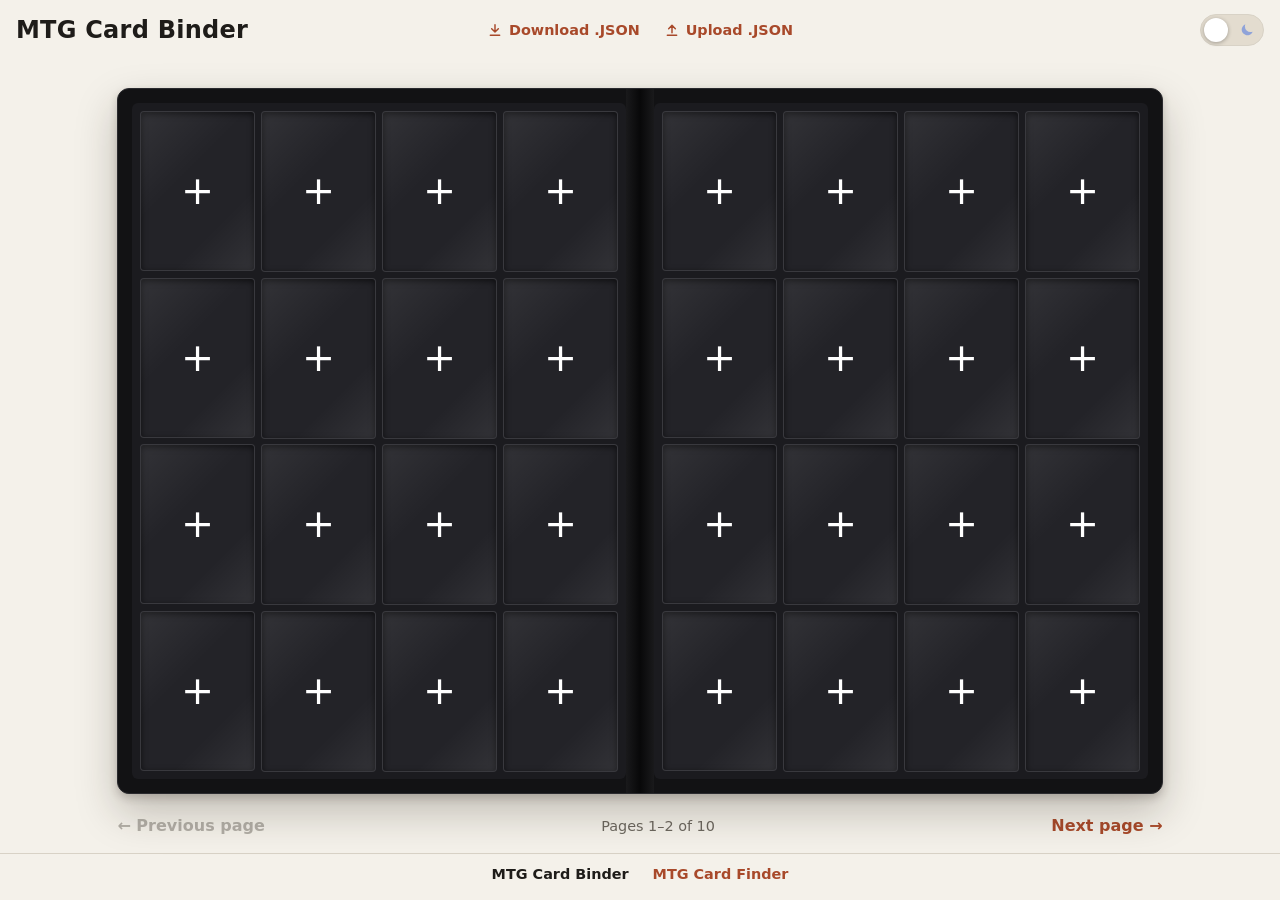
==== index.html @ b86ee9a5 "Drag cards between pockets, turn pages at edges, drop to remove Cards can be dragged from one pocket" ====
<!DOCTYPE html>
<html lang="en">
<head>
  <!-- Basic page setup: text encoding, mobile scaling, and the tab title -->
  <meta charset="UTF-8">
  <meta name="viewport" content="width=device-width, initial-scale=1">
  <title>MTG Card Binder</title>

  <!--
    This tiny script runs BEFORE the page draws, so the saved light/dark choice
    is applied right away. Without it, the page could flash the wrong colors.
    It reads the same saved "theme" as cardsearch.html, so both pages match.
  -->
  <script>
    (function () {
      var theme = null;
      // Try to read the saved theme. Some browsers block storage, so we guard it.
      try { theme = localStorage.getItem('theme'); } catch (e) {}
      // No saved choice? Follow the device's own light/dark setting.
      if (theme !== 'light' && theme !== 'dark') {
        theme = window.matchMedia('(prefers-color-scheme: dark)').matches ? 'dark' : 'light';
      }
      document.documentElement.setAttribute('data-theme', theme);
    })();
  </script>

  <!-- All the page's styles live in style.css -->
  <link rel="stylesheet" href="style.css">
</head>
<body>
  <!-- Top bar: the app title (left) and the light/dark switch (upper right) -->
  <header class="topbar">
    <h1>MTG Card Binder</h1>

    <!--
      Save / load the binder's cards as a .JSON file (a plain text file of
      data). They're buttons, styled to look like links. The file picker
      input is hidden: the Upload button opens it for you.
    -->
    <div class="binder-tools">
      <button id="downloadJson" class="tool-link" type="button">
        <!-- Down-arrow icon -->
        <svg viewBox="0 0 24 24" fill="none" stroke="currentColor" stroke-width="2.2"
             stroke-linecap="round" stroke-linejoin="round" aria-hidden="true">
          <path d="M12 4v11M7 10l5 5 5-5M5 20h14"/>
        </svg>
        Download .JSON
      </button>
      <button id="uploadJson" class="tool-link" type="button">
        <!-- Up-arrow icon -->
        <svg viewBox="0 0 24 24" fill="none" stroke="currentColor" stroke-width="2.2"
             stroke-linecap="round" stroke-linejoin="round" aria-hidden="true">
          <path d="M12 16V5M7 10l5-5 5 5M5 20h14"/>
        </svg>
        Upload .JSON
      </button>
      <input id="jsonFileInput" type="file" accept=".json,application/json" hidden>
    </div>
    <!--
      The theme switch. role="switch" + aria-checked tell screen readers
      it's an on/off control ("on" here means dark mode).
    -->
    <button id="themeSwitch" class="theme-switch" type="button" role="switch"
            aria-checked="false" aria-label="Dark mode">
      <!-- Sun icon (light mode side) -->
      <svg class="icon sun" viewBox="0 0 24 24" fill="none" stroke="currentColor"
           stroke-width="2" stroke-linecap="round" aria-hidden="true">
        <circle cx="12" cy="12" r="4.5" fill="currentColor"/>
        <path d="M12 1.5v2.5M12 20v2.5M1.5 12H4M20 12h2.5M4.6 4.6l1.8 1.8M17.6 17.6l1.8 1.8M4.6 19.4l1.8-1.8M17.6 6.4l1.8-1.8"/>
      </svg>
      <!-- Moon icon (dark mode side) -->
      <svg class="icon moon" viewBox="0 0 24 24" fill="currentColor" aria-hidden="true">
        <path d="M20.5 14.5A8.5 8.5 0 0 1 9.5 3.5a8.5 8.5 0 1 0 11 11z"/>
      </svg>
      <!-- The sliding round knob -->
      <span class="thumb"></span>
    </button>
  </header>

  <main>
    <!--
      The open binder. It starts empty here; javascript.js adds all
      the pages (each with 16 pockets, showing a saved card or a "+")
      and shows one or two pages at a time.
    -->
    <section id="binder" class="binder" aria-label="Card binder">
      <!--
        The "remove card" spot: a red circle with an X in the middle of the
        binder. It's hidden until a card is being dragged; dropping the card
        on it takes the card out of the binder. (aria-hidden: it only works
        with dragging, so screen readers skip it.)
      -->
      <div id="binderTrash" class="binder-trash" aria-hidden="true">
        <svg viewBox="0 0 24 24" fill="none" stroke="currentColor" stroke-width="3"
             stroke-linecap="round">
          <path d="M7 7l10 10M17 7L7 17"/>
        </svg>
      </div>
    </section>

    <!-- Previous / Next page links, with the current page number between them -->
    <nav class="page-nav" aria-label="Binder pages">
      <button id="prevPage" class="page-link" type="button">&larr; Previous page</button>
      <span id="pageStatus" class="page-status" aria-live="polite"></span>
      <button id="nextPage" class="page-link" type="button">Next page &rarr;</button>
    </nav>
  </main>

  <!--
    Footer: links to every page in the project (the same list is on
    cardsearch.html). aria-current marks the page you're on: screen
    readers say "current page", and style.css shows it as plain bold text.
  -->
  <footer class="site-footer">
    <nav aria-label="All pages">
      <ul class="footer-links">
        <li><a href="index.html" aria-current="page">MTG Card Binder</a></li>
        <li><a href="cardsearch.html">MTG Card Finder</a></li>
      </ul>
    </nav>
  </footer>

  <!-- Shared code for saving and loading the binder's cards -->
  <script src="binder-storage.js"></script>

  <!-- All the page's code lives in javascript.js -->
  <script src="javascript.js"></script>
</body>
</html>
---- style.css ----
/* =========================================================================
   style.css — all the styles (colors, layout, looks) for index.html,
   the Card Binder page.
   ========================================================================= */

/* =====================================================================
   THEME COLORS
   ===================================================================== */

/*
  Color "tokens" for LIGHT mode (the same ones cardsearch.html uses, plus
  a few for the binder). Every color in the page uses these variables,
  so switching themes only means swapping this list.
*/
:root {
  --bg: #f4f1ea;
  --surface: #ffffff;
  --text: #1e1c19;
  --muted: #6c675f;
  --border: #d8d2c6;
  --accent: #a8492a;
  --switch-track: #e3dccf;
  --switch-thumb: #ffffff;

  /* Binder colors: a black cover, slightly lighter black pages, and
     see-through plastic pockets. A real binder is black in any light,
     so these only change a little between themes. */
  --binder-cover: #121214;
  --binder-cover-edge: #2a2a2e;
  --binder-page: #1b1b1f;
  --pocket-fill: #232328;
  --pocket-edge: rgba(255, 255, 255, 0.10);
  --pocket-shine: rgba(255, 255, 255, 0.07);
  /* Shadow under the whole binder so it sits on the page */
  --binder-shadow: 0 4px 8px rgba(40, 30, 20, 0.20), 0 18px 40px rgba(40, 30, 20, 0.25);
}

/*
  Color tokens for DARK mode. These replace the light ones whenever the
  <html> tag has data-theme="dark".
*/
:root[data-theme="dark"] {
  --bg: #14151a;
  --surface: #1e2027;
  --text: #ece9e3;
  --muted: #9b968e;
  --border: #343741;
  --accent: #e38a5c;
  --switch-track: #2f323c;
  --switch-thumb: #14151a;

  /* On a dark background the cover needs a lighter edge to stand out */
  --binder-cover: #0b0b0d;
  --binder-cover-edge: #3a3c45;
  --binder-shadow: 0 4px 8px rgba(0, 0, 0, 0.6), 0 18px 40px rgba(0, 0, 0, 0.7);
}

/* =====================================================================
   PAGE BASICS
   ===================================================================== */

/* Make width/height include padding and borders: easier sizing math */
*, *::before, *::after { box-sizing: border-box; }

/*
  Anything with the "hidden" attribute stays hidden, even if another
  rule (like display: grid) would otherwise show it. javascript.js uses
  this to hide the binder pages you're not looking at.
*/
[hidden] { display: none !important; }

/* Page-wide basics: font, colors, and a smooth fade when the theme changes */
body {
  margin: 0;
  min-height: 100vh;
  font-family: system-ui, -apple-system, "Segoe UI", Roboto, sans-serif;
  background: var(--bg);
  color: var(--text);
  transition: background-color 0.25s, color 0.25s;
  /* On a phone, a turning page swings out past the screen's edge.
     "clip" cuts it off there instead of letting the page scroll sideways. */
  overflow-x: clip;
}

/* A visible outline on buttons reached with the keyboard (Tab key) */
button:focus-visible {
  outline: 2px solid var(--accent);
  outline-offset: 2px;
}

/*
  Holds the binder and the page links. There's no width limit, so the
  binder can grow with the browser window; the 16px side padding keeps
  it off the window's edges. The small bottom padding is a little space
  between the Previous / Next links and the footer.
*/
main {
  margin: 0 auto;
  padding: 8px 16px 12px;
}

/* =====================================================================
   TOP BAR AND LIGHT/DARK SWITCH  (same look as cardsearch.html)
   ===================================================================== */

/*
  The top bar: title on the left, Download / Upload links in the center,
  and the theme switch on the right.
  It's a "grid" with three columns: the two outer ones ("1fr") share the
  leftover space equally, so the middle one ("auto") lands exactly in the
  center of the bar no matter how long the title is.
*/
.topbar {
  display: grid;
  grid-template-columns: 1fr auto 1fr;
  align-items: center;
  gap: 16px;
  padding: 14px 16px;
}

/* The theme switch sits at the right end of its column */
.topbar .theme-switch { justify-self: end; }

/* The Download / Upload links, side by side in the center column */
.binder-tools {
  display: flex;
  gap: 20px;
}

/*
  Each Download / Upload control: a button styled as a link (accent
  color, no box), with a small arrow icon before the words.
*/
.tool-link {
  display: inline-flex;
  align-items: center;
  gap: 6px;
  padding: 4px 2px;
  border: none;
  background: none;
  font: inherit;
  font-size: 0.9rem;
  font-weight: 600;
  color: var(--accent);
  white-space: nowrap;
  cursor: pointer;
}
.tool-link:hover { text-decoration: underline; }
.tool-link svg { width: 16px; height: 16px; flex-shrink: 0; }

/*
  On phones there's no room for all three in one row, so the links move
  to a second row under the title and switch, centered across the bar.
  "grid-template-areas" names the spots: title and switch on row one,
  tools spanning the whole of row two.
*/
@media (max-width: 640px) {
  .topbar {
    grid-template-columns: 1fr auto;
    grid-template-areas:
      "title switch"
      "tools tools";
    row-gap: 8px;
  }
  .topbar h1 { grid-area: title; }
  .topbar .theme-switch { grid-area: switch; }
  .binder-tools { grid-area: tools; justify-content: center; }
}

/* The app title in the top bar */
.topbar h1 {
  margin: 0;
  font-size: 1.25rem;
  font-weight: 700;
  letter-spacing: 0.01em;
}

/*
  The switch itself: a pill-shaped button ("track").
  margin-left: auto pushes it to the far right of the top bar.
*/
.theme-switch {
  position: relative;
  margin-left: auto;
  flex-shrink: 0;
  width: 64px;
  height: 32px;
  padding: 0;
  border: 1px solid var(--border);
  border-radius: 999px;
  background: var(--switch-track);
  cursor: pointer;
}

/* The sun and moon icons that sit inside the track, one at each end */
.theme-switch .icon {
  position: absolute;
  top: 50%;
  width: 16px;
  height: 16px;
  transform: translateY(-50%);
  pointer-events: none;
}
.theme-switch .sun  { left: 8px;  color: #d9921c; }
.theme-switch .moon { right: 8px; color: #8fa3d9; }

/* The round "thumb" that slides left (light) or right (dark) */
.theme-switch .thumb {
  position: absolute;
  top: 3px;
  left: 3px;
  width: 24px;
  height: 24px;
  border-radius: 50%;
  background: var(--switch-thumb);
  box-shadow: 0 1px 4px rgba(0, 0, 0, 0.3);
  transition: transform 0.25s ease;
}

/* In dark mode, slide the thumb over to the right (moon) side */
:root[data-theme="dark"] .theme-switch .thumb { transform: translateX(32px); }

/* =====================================================================
   THE BINDER
   ===================================================================== */

/*
  SIZING THE BINDER TO THE WINDOW
  The binder grows and shrinks with the browser window, filling the
  height left over once everything above and below it has its space.
  That way the whole page fits in the window with no scrolling.

  These "custom properties" (variables, written --name) do the math:

  --top-gap: the space above the binder. It's the top bar (60px tall:
    32px switch + 14px padding above and below) + main's 8px top padding
    + the binder's 20px top margin = 88px. If you change any of those,
    update this number too.

  --bottom-space: everything below the binder:
      16px gap + 33px Previous / Next row + main's 12px bottom padding
      + 43px footer (1px line + 10px padding + 20px text + 12px padding)
      + 2px spare, because screens set to zoom levels like 125% round
        sizes to fractions of a pixel, which could add a 1px scroll
      = 106px.
    If you change any of those (or add something under the binder),
    update this number too, or the page will start to scroll.

  --binder-height: the window's height minus the space above and below.
    "svh" means "small viewport height": on phones it ignores the
    browser's address bar, which slides in and out. It never goes below
    380px, so a very short window still shows a usable binder (the page
    scrolls a little in that case).

  --binder-chrome: the parts of the binder's height that AREN'T pockets:
    cover padding 14px x 2 + cover border 1px x 2 + page padding 8px x 2
    + 3 seams of 6px between the 4 rows = 64px.

  --pocket-height: what's left for the 4 rows of pockets, split 4 ways.
  --pocket-width: pockets are card-shaped (63 wide for every 88 tall).

  --binder-width: whatever makes those pockets fit:
    8 pockets across (4 per page) + 6 seams of 6px + 4 page paddings of
    8px + the 28px spine + 2 cover paddings of 14px + 2px of border
    = 8 pockets + 126px.
    "min(100%, ...)" stops it getting wider than the window. On a tall,
    narrow window the width runs out first, and the binder is simply as
    wide as it can be (with a bigger gap below).

  These are set on <main> (not just the binder) so the Previous / Next
  row under the binder can use --binder-width too, and line up with it.
*/
main {
  --top-gap: 88px;
  --bottom-space: 106px;
  --binder-height: max(380px, calc(100svh - var(--top-gap) - var(--bottom-space)));
  --binder-chrome: 64px;
  --pocket-height: calc((var(--binder-height) - var(--binder-chrome)) / 4);
  --pocket-width: calc(var(--pocket-height) * 63 / 88);
  --binder-width: min(100%, calc(8 * var(--pocket-width) + 126px));
}

/* The binder is exactly --binder-width wide */
.binder {
  width: var(--binder-width);
}

/*
  The open binder: the black cover with the two pages lying on it.
  It's a "grid" with two equal columns (left page, right page).
*/
.binder {
  display: grid;
  grid-template-columns: 1fr 1fr;
  gap: 28px;                     /* the space for the spine in the middle */
  position: relative;
  margin: 20px auto 0;
  padding: 14px;
  border: 1px solid var(--binder-cover-edge);
  border-radius: 12px;
  background: var(--binder-cover);
  box-shadow: var(--binder-shadow);
  /* Let the phone handle up/down scrolling as usual, but pass sideways
     finger swipes to our script so it can turn the page */
  touch-action: pan-y;
  /* "perspective" gives 3D depth to things turning inside the binder:
     a page swinging toward you looks bigger, like a real page lifting.
     Smaller numbers = more dramatic 3D. */
  perspective: 2200px;
}

/*
  The spine: a dark groove down the middle where the binder folds.
  "::before" draws an extra shape without needing more HTML.
  The gradient goes dark → darker → dark to look like a fold in the cover.
*/
.binder::before {
  content: "";
  position: absolute;
  top: 0;
  bottom: 0;
  left: 50%;
  width: 28px;
  transform: translateX(-50%);
  background: linear-gradient(to right,
    rgba(255, 255, 255, 0.03),
    rgba(0, 0, 0, 0.55) 50%,
    rgba(255, 255, 255, 0.03));
}

/*
  One page of pockets: 4 columns by 4 rows (16 pockets), like the
  pages in the photo. The small gaps are the plastic seams between pockets.
*/
.binder-page {
  display: grid;
  grid-template-columns: repeat(4, 1fr);
  gap: 6px;
  padding: 8px;
  border-radius: 6px;
  background: var(--binder-page);
}

/*
  One empty pocket. It keeps the real Magic card shape (63 x 88 mm)
  so a card picture will fit perfectly once we add them.
  - The inset shadow makes it look sunk in, like an empty sleeve.
  - The thin light border is the edge of the plastic.
*/
.pocket {
  position: relative;
  aspect-ratio: 63 / 88;
  border: 1px solid var(--pocket-edge);
  border-radius: 4px;
  background: var(--pocket-fill);
  box-shadow: inset 0 2px 6px rgba(0, 0, 0, 0.6);
  overflow: hidden;
  /* Lets things inside size themselves by the pocket's width
     (the "cqw" unit below), so the "+" grows with the binder */
  container-type: inline-size;
}

/*
  A soft diagonal shine across each pocket, so it looks like clear
  plastic catching the light. It sits on top of the card picture too,
  like a real sleeve. pointer-events: none lets clicks pass through it
  to the link inside the pocket.
*/
.pocket::after {
  content: "";
  position: absolute;
  inset: 0;
  background: linear-gradient(135deg,
    var(--pocket-shine) 0%,
    transparent 40%,
    transparent 70%,
    var(--pocket-shine) 100%);
  pointer-events: none;
}

/*
  The white "+" in the middle of an empty pocket. It's a link to
  cardsearch.html. It fills the whole pocket, so clicking anywhere in
  the pocket works, and centers the "+" inside it.
*/
.pocket-add {
  position: absolute;
  inset: 0;
  display: grid;
  place-items: center;
  /* The "+" is 35% of the pocket's width ("cqw" = 1% of the pocket's
     width), but never smaller than 1.25rem or bigger than 4rem */
  font-size: clamp(1.25rem, 35cqw, 4rem);
  font-weight: 300;              /* thin "+" normally... */
  line-height: 1;
  color: #ffffff;
  text-decoration: none;
}

/* ...and a bold "+" when the mouse is over it (or it's reached by Tab) */
.pocket-add:hover,
.pocket-add:focus-visible {
  font-weight: 800;
}

/* A pocket that holds a card: the whole card picture is a link */
.pocket-card {
  position: absolute;
  inset: 0;
  /* On iPhones, a long press normally pops up a link preview. A long
     press now picks the card up instead, so turn that preview off. */
  -webkit-touch-callout: none;
}

/* The card picture fills its pocket */
.pocket-card img {
  display: block;
  width: 100%;
  height: 100%;
  object-fit: cover;
  -webkit-user-drag: none;   /* no browser "drag the picture" (Safari) */
}

/* =====================================================================
   DRAGGING CARDS BETWEEN POCKETS (see DRAGGING CARDS in javascript.js)
   ===================================================================== */

/* Dragging shouldn't highlight (select) text or pictures in the binder */
.binder {
  user-select: none;
  -webkit-user-select: none;
}

/* The pocket a card is being dragged OUT of: the card left behind fades */
.pocket.drag-source .pocket-card { opacity: 0.25; }

/*
  The pocket the card would drop INTO: an accent-colored dashed outline
  inside its edge, plus a soft glow. (A negative outline-offset draws the
  outline inside the pocket instead of around it.)
*/
.pocket.drop-target {
  outline: 2px dashed var(--accent);
  outline-offset: -3px;
  box-shadow: inset 0 0 18px color-mix(in srgb, var(--accent) 45%, transparent);
}

/*
  The floating copy of the card that follows the mouse or finger.
  "position: fixed" places it relative to the window; the script moves it
  with "transform". It ignores the pointer (pointer-events: none), so the
  script can see which pocket is underneath it.
*/
.drag-ghost {
  position: fixed;
  left: 0;
  top: 0;
  z-index: 1000;
  border-radius: 4px;
  overflow: hidden;
  pointer-events: none;
  box-shadow: 0 14px 30px rgba(0, 0, 0, 0.5);
  will-change: transform;    /* hint to the browser: this moves a lot */
}
.drag-ghost img {
  display: block;
  width: 100%;
  height: 100%;
  object-fit: cover;
}

/*
  The red "remove card" circle in the middle of the binder.
  It's centered with "top/left: 50%" plus a "translate(-50%, -50%)" pull
  back by half its own size. It sits above the pages (z-index 5) and is
  hidden (display: none) until a card is being dragged.
*/
.binder-trash {
  position: absolute;
  top: 50%;
  left: 50%;
  z-index: 5;
  display: none;
  place-items: center;
  width: 64px;
  height: 64px;
  border-radius: 50%;
  color: #ffffff;
  background: #c0392b;
  border: 3px solid #ffffff;
  box-shadow: 0 6px 18px rgba(0, 0, 0, 0.5);
  transform: translate(-50%, -50%);
  transition: transform 0.15s ease, background-color 0.15s ease;
}
.binder-trash svg { width: 30px; height: 30px; }

/* Show it (as a centered grid) only while a card is being dragged */
body.dragging .binder-trash { display: grid; }

/* A card is over it: grow it and turn it a brighter red, so it's clear
   that letting go here will remove the card */
.binder-trash.active {
  background: #e74c3c;
  transform: translate(-50%, -50%) scale(1.25);
}

/* The floating card fades while it's over the circle. The circle is drawn
   underneath the floating card, so this lets the red X show through, and
   the fading hints that the card is about to go away. */
.drag-ghost { transition: opacity 0.15s ease; }
.drag-ghost.over-trash { opacity: 0.3; }

/* While dragging, show the "grabbing hand" cursor everywhere */
body.dragging,
body.dragging * {
  cursor: grabbing !important;
}

/*
  The glow on the binder's left or right edge while a card is held there,
  showing that the page is about to turn. "::after" draws it without extra
  HTML. It pulses (the "edge-pulse" animation below) while it waits.
*/
.binder.edge-left::after,
.binder.edge-right::after {
  content: "";
  position: absolute;
  top: 0;
  bottom: 0;
  width: 70px;
  z-index: 4;
  pointer-events: none;
  animation: edge-pulse 0.8s ease-in-out infinite alternate;
}
.binder.edge-left::after {
  left: 0;
  border-radius: 12px 0 0 12px;
  background: linear-gradient(to right,
    color-mix(in srgb, var(--accent) 55%, transparent), transparent);
}
.binder.edge-right::after {
  right: 0;
  border-radius: 0 12px 12px 0;
  background: linear-gradient(to left,
    color-mix(in srgb, var(--accent) 55%, transparent), transparent);
}

/* The pulse: the glow fades between half and full strength */
@keyframes edge-pulse {
  from { opacity: 0.5; }
  to   { opacity: 1; }
}

/* People who turn on "reduce motion" get a steady glow, no pulsing */
@media (prefers-reduced-motion: reduce) {
  .binder.edge-left::after,
  .binder.edge-right::after { animation: none; }
}

/* Keyboard focus outline for both kinds of pocket link */
.pocket-add:focus-visible,
.pocket-card:focus-visible {
  outline: 2px solid var(--accent);
  outline-offset: -2px;
}

/* =====================================================================
   PAGE TURNING ANIMATION
   ===================================================================== */

/*
  The "flipper" is a temporary page laid on top of the binder while a
  page turns. The script places it exactly over the page that's turning,
  then swings it around the spine like a door on a hinge.
  "preserve-3d" keeps its two sides (front and back) in real 3D, so
  we see the back side once it has turned past halfway.
*/
.flipper {
  position: absolute;
  z-index: 3;
  transform-style: preserve-3d;
  pointer-events: none;          /* it's just for show: can't be clicked */
}

/*
  The two sides of the turning page. javascript.js only shows one side at
  a time (it swaps them when the page is straight up), so cards on one
  side can't show through the other. "backface-visibility: hidden" is a
  backup: it hides a side whenever it faces away from you.
*/
.flip-face {
  position: absolute;
  inset: 0;
  backface-visibility: hidden;
  -webkit-backface-visibility: hidden;   /* same thing, for Safari */
}

/* The back side starts already turned around, facing away */
.flip-back { transform: rotateY(180deg); }

/* The copied page inside each side fills it completely */
.flip-face > .binder-page { height: 100%; }

/* The plain back of a page (used on phones, where only one page shows) */
.flip-face > .blank-page {
  height: 100%;
  border-radius: 6px;
  background: var(--binder-page);
}

/*
  The shadow a turning page casts on the binder underneath it.
  javascript.js places it over a page, gives it a dark-at-the-spine
  gradient, and fades it in or out as the page lifts and lands.
  It sits above the binder's pages (z-index 2) but under the turning
  page (z-index 3), and can't be clicked.
*/
.turn-shadow {
  position: absolute;
  z-index: 2;
  border-radius: 6px;
  pointer-events: none;
}

/*
  A dark layer over each side that the script fades in and out while
  the page turns, so the page looks shadowed as it lifts off the binder.
*/
.flip-shade {
  position: absolute;
  inset: 0;
  border-radius: 6px;
  background: #000000;
  opacity: 0;
}

/* =====================================================================
   PREVIOUS / NEXT PAGE LINKS
   ===================================================================== */

/*
  The row under the binder: "Previous page" left, page number middle,
  "Next page" right. It's exactly as wide as the binder and centered the
  same way ("auto" side margins), so the "←" of Previous lines up with the
  binder's left edge and the "→" of Next lines up with its right edge.
*/
.page-nav {
  display: flex;
  align-items: center;
  justify-content: space-between;
  gap: 12px;
  width: var(--binder-width);
  margin: 16px auto 0;
}

/*
  The Previous / Next controls. They're real buttons (so they work with
  the keyboard and screen readers) but styled to look like text links.
  No padding on the sides, so the arrows sit right at the binder's edges.
*/
.page-link {
  padding: 6px 0;
  border: none;
  background: none;
  font: inherit;
  font-weight: 600;
  color: var(--accent);
  cursor: pointer;
}
.page-link:hover { text-decoration: underline; }

/* At the first or last page there's nowhere to go, so grey the link out */
.page-link:disabled {
  color: var(--muted);
  opacity: 0.5;
  cursor: default;
  text-decoration: none;
}

/* "Pages 1–2 of 10" in the middle of the row */
.page-status {
  font-size: 0.9rem;
  color: var(--muted);
}

/*
  Small screens (phones): two pages side by side would be tiny, so the
  binder shows ONE page at a time (the script hides the other) and the
  spine in the middle is hidden.
  The size math changes to match: 4 pockets across, and the cover
  padding is 10px instead of 14px, so:
    - not-pocket height = 20px padding + 2px border + 16px page padding
      + 18px of seams = 56px
    - width = 4 pockets + 18px seams + 16px page padding + 20px padding
      + 2px border = 4 pockets + 56px
  Keep this 640px number in sync with PHONE_QUERY in javascript.js.
*/
@media (max-width: 640px) {
  main {
    --binder-chrome: 56px;
    --binder-width: min(100%, calc(4 * var(--pocket-width) + 56px));
  }
  .binder {
    grid-template-columns: 1fr;
    padding: 10px;
  }
  .binder::before { display: none; }
}

/* On wider screens, give the title a little more size (same as cardsearch.html) */
@media (min-width: 720px) {
  .topbar h1 { font-size: 1.5rem; }
}

/* =====================================================================
   FOOTER: LINKS TO EVERY PAGE
   (cardsearch.css has the same rules, except this page's footer is
   slimmer so the whole binder page fits in the window without scrolling)
   ===================================================================== */

/*
  The strip at the very bottom of the page, with a thin line above it.
  Its height (43px) is part of --bottom-space in the binder sizing above;
  "line-height: 20px" fixes the text's height so that number stays true.
*/
.site-footer {
  padding: 10px 16px 12px;
  border-top: 1px solid var(--border);
  font-size: 0.9rem;
  line-height: 20px;
}

/*
  The list of page links: no bullets, centered, side by side.
  "flex-wrap" lets them drop onto a second line on a narrow phone.
*/
.footer-links {
  display: flex;
  flex-wrap: wrap;
  justify-content: center;
  gap: 8px 24px;
  margin: 0;
  padding: 0;
  list-style: none;
}

/* Each link uses the accent color, underlined when the mouse is over it */
.footer-links a {
  color: var(--accent);
  font-weight: 600;
  text-decoration: none;
}
.footer-links a:hover { text-decoration: underline; }

/* The link to the page you're already on looks like plain bold text */
.footer-links a[aria-current="page"] {
  color: var(--text);
  text-decoration: none;
  cursor: default;
}
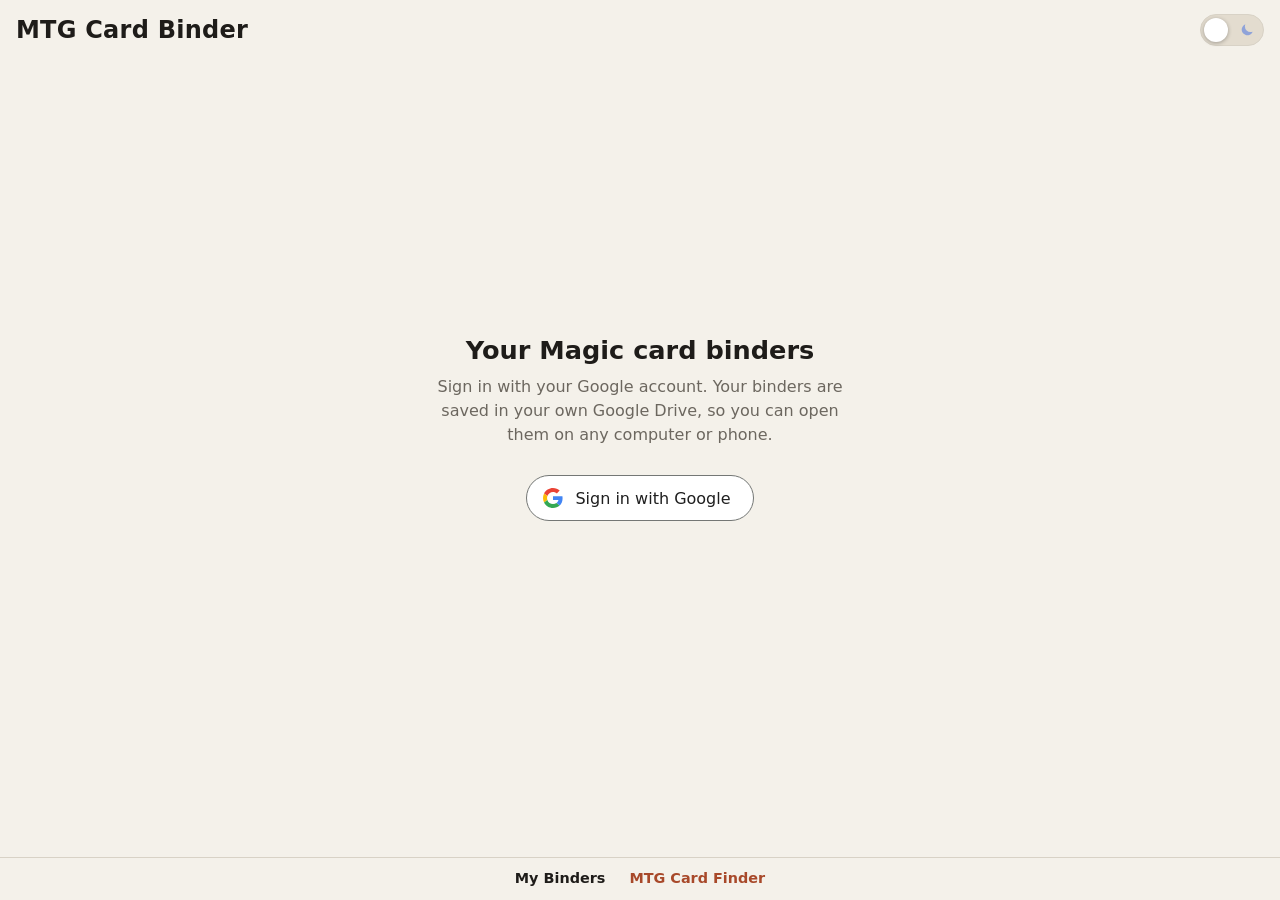
==== commit d2b88660: "Add Google sign-in landing page with binders saved to Google Drive - New landing page (index.html): " ====
--- a/index.html
+++ b/index.html
@@ -9,7 +9,7 @@
   <!--
     This tiny script runs BEFORE the page draws, so the saved light/dark choice
     is applied right away. Without it, the page could flash the wrong colors.
-    It reads the same saved "theme" as cardsearch.html, so both pages match.
+    It reads the same saved "theme" as the other pages, so they all match.
   -->
   <script>
     (function () {
@@ -24,38 +24,13 @@
     })();
   </script>
 
-  <!-- All the page's styles live in style.css -->
-  <link rel="stylesheet" href="style.css">
+  <!-- All the page's styles live in landing.css -->
+  <link rel="stylesheet" href="landing.css">
 </head>
 <body>
   <!-- Top bar: the app title (left) and the light/dark switch (upper right) -->
   <header class="topbar">
     <h1>MTG Card Binder</h1>
-
-    <!--
-      Save / load the binder's cards as a .JSON file (a plain text file of
-      data). They're buttons, styled to look like links. The file picker
-      input is hidden: the Upload button opens it for you.
-    -->
-    <div class="binder-tools">
-      <button id="downloadJson" class="tool-link" type="button">
-        <!-- Down-arrow icon -->
-        <svg viewBox="0 0 24 24" fill="none" stroke="currentColor" stroke-width="2.2"
-             stroke-linecap="round" stroke-linejoin="round" aria-hidden="true">
-          <path d="M12 4v11M7 10l5 5 5-5M5 20h14"/>
-        </svg>
-        Download .JSON
-      </button>
-      <button id="uploadJson" class="tool-link" type="button">
-        <!-- Up-arrow icon -->
-        <svg viewBox="0 0 24 24" fill="none" stroke="currentColor" stroke-width="2.2"
-             stroke-linecap="round" stroke-linejoin="round" aria-hidden="true">
-          <path d="M12 16V5M7 10l5-5 5 5M5 20h14"/>
-        </svg>
-        Upload .JSON
-      </button>
-      <input id="jsonFileInput" type="file" accept=".json,application/json" hidden>
-    </div>
     <!--
       The theme switch. role="switch" + aria-checked tell screen readers
       it's an on/off control ("on" here means dark mode).
@@ -79,51 +54,174 @@
 
   <main>
     <!--
-      The open binder. It starts empty here; javascript.js adds all
-      the pages (each with 16 pockets, showing a saved card or a "+")
-      and shows one or two pages at a time.
-    -->
-    <section id="binder" class="binder" aria-label="Card binder">
+      SIGNED OUT: the sign-in screen, centered on the page.
+      landing.js shows this or the binder shelf below, never both.
+    -->
+    <section id="signedOutView" class="sign-in" aria-labelledby="signInTitle" hidden>
+      <h2 id="signInTitle" class="sign-in-title">Your Magic card binders</h2>
+      <p class="sign-in-text">
+        Sign in with your Google account. Your binders are saved in your own
+        Google Drive, so you can open them on any computer or phone.
+      </p>
+
       <!--
-        The "remove card" spot: a red circle with an X in the middle of the
-        binder. It's hidden until a card is being dragged; dropping the card
-        on it takes the card out of the binder. (aria-hidden: it only works
-        with dragging, so screen readers skip it.)
+        The sign-in button, styled the way Google asks: white, with Google's
+        colored "G" logo and the words "Sign in with Google".
       -->
-      <div id="binderTrash" class="binder-trash" aria-hidden="true">
-        <svg viewBox="0 0 24 24" fill="none" stroke="currentColor" stroke-width="3"
-             stroke-linecap="round">
-          <path d="M7 7l10 10M17 7L7 17"/>
+      <button id="signInButton" class="google-button" type="button">
+        <!-- Google's "G" logo, drawn in its four colors -->
+        <svg class="google-logo" viewBox="0 0 48 48" aria-hidden="true">
+          <path fill="#EA4335" d="M24 9.5c3.54 0 6.71 1.22 9.21 3.6l6.85-6.85C35.9 2.38 30.47 0 24 0 14.62 0 6.51 5.38 2.56 13.22l7.98 6.19C12.43 13.72 17.74 9.5 24 9.5z"/>
+          <path fill="#4285F4" d="M46.98 24.55c0-1.57-.15-3.09-.38-4.55H24v9.02h12.94c-.58 2.96-2.26 5.48-4.78 7.18l7.73 6c4.51-4.18 7.09-10.36 7.09-17.65z"/>
+          <path fill="#FBBC05" d="M10.53 28.59c-.48-1.45-.76-2.99-.76-4.59s.27-3.14.76-4.59l-7.98-6.19C.92 16.46 0 20.12 0 24c0 3.88.92 7.54 2.56 10.78l7.97-6.19z"/>
+          <path fill="#34A853" d="M24 48c6.48 0 11.93-2.13 15.89-5.81l-7.73-6c-2.15 1.45-4.92 2.3-8.16 2.3-6.26 0-11.57-4.22-13.47-9.91l-7.98 6.19C6.51 42.62 14.62 48 24 48z"/>
         </svg>
+        Sign in with Google
+      </button>
+
+      <!-- Messages about signing in (for example if it was cancelled) -->
+      <p id="signInMessage" class="sign-in-message" role="status"></p>
+    </section>
+
+    <!--
+      SIGNED IN: who's signed in, then the shelf of binders in a 3 x 3 grid.
+      landing.js fills the grid with a closed binder for each of the user's
+      binders, plus a "+" binder for making a new one (up to 9 in all).
+      Binders can be dragged to put them in order, or onto the edit or
+      delete circles (below). (Sign out is in the footer, at the bottom right.)
+    -->
+    <section id="signedInView" class="shelf-area" aria-labelledby="shelfTitle" hidden>
+      <div class="account-line">
+        <span id="accountName"></span>
       </div>
+
+      <h2 id="shelfTitle" class="visually-hidden">My binders</h2>
+      <div id="binderShelf" class="binder-shelf"></div>
+
+      <!-- Messages about loading or making binders -->
+      <p id="shelfMessage" class="shelf-message" role="status"></p>
     </section>
 
-    <!-- Previous / Next page links, with the current page number between them -->
-    <nav class="page-nav" aria-label="Binder pages">
-      <button id="prevPage" class="page-link" type="button">&larr; Previous page</button>
-      <span id="pageStatus" class="page-status" aria-live="polite"></span>
-      <button id="nextPage" class="page-link" type="button">Next page &rarr;</button>
-    </nav>
+    <!--
+      The "New binder" window that opens when the "+" binder is clicked.
+      A <dialog> is a pop-up window built into the browser: it sits on top of
+      the page and dims everything behind it. Inside is a form with a row of
+      choices (Magic's color symbols, or None). landing.js adds the choices
+      and makes the binder when "Create binder" is clicked.
+      method="dialog" means the form's buttons just close the window.
+    -->
+    <dialog id="newBinderDialog" class="new-binder-dialog" aria-labelledby="newBinderTitle">
+      <form method="dialog">
+        <h2 id="newBinderTitle" class="dialog-title">New binder</h2>
+        <fieldset class="color-choices">
+          <legend class="dialog-text">Choose a color symbol for the cover, or none.</legend>
+          <div id="colorChoices" class="color-grid"></div>
+        </fieldset>
+        <!-- "Create binder" comes first so pressing Enter creates the binder;
+             landing.css shows the buttons in reverse order (Cancel on the left) -->
+        <div class="dialog-buttons">
+          <button value="create" class="dialog-button primary" type="submit">Create binder</button>
+          <button value="cancel" class="dialog-button" type="submit">Cancel</button>
+        </div>
+      </form>
+    </dialog>
+
+    <!--
+      The "Binder properties" window: opens when a binder is dropped on the
+      pencil (edit) circle. Rename the binder and/or change its cover symbol.
+      maxlength stops typing past the character limit, so the name always
+      fits on one line of the cover's label. landing.js fills in the choices.
+    -->
+    <dialog id="editBinderDialog" class="new-binder-dialog" aria-labelledby="editBinderTitle">
+      <form method="dialog">
+        <h2 id="editBinderTitle" class="dialog-title">Binder properties</h2>
+        <label class="field-label" for="binderNameInput">Name</label>
+        <div class="name-field">
+          <input id="binderNameInput" class="name-input" type="text"
+                 maxlength="12" autocomplete="off" spellcheck="false" required>
+          <!-- "5 / 12": how many characters are used of the limit -->
+          <span id="nameCount" class="name-count" aria-live="polite"></span>
+        </div>
+        <fieldset class="color-choices">
+          <legend class="dialog-text">Cover symbol</legend>
+          <div id="editColorChoices" class="color-grid"></div>
+        </fieldset>
+        <!-- "Save" comes first so pressing Enter saves (shown on the right) -->
+        <div class="dialog-buttons">
+          <button value="save" class="dialog-button primary" type="submit">Save</button>
+          <button value="cancel" class="dialog-button" type="submit" formnovalidate>Cancel</button>
+        </div>
+      </form>
+    </dialog>
+
+    <!--
+      The "Delete binder?" window: opens when a binder is dropped on the red
+      X circle. It asks first, with Yes and No buttons. landing.js fills in
+      the binder's name and card count.
+    -->
+    <dialog id="deleteBinderDialog" class="new-binder-dialog" aria-labelledby="deleteBinderTitle">
+      <form method="dialog">
+        <h2 id="deleteBinderTitle" class="dialog-title">Delete this binder?</h2>
+        <p id="deleteBinderText" class="dialog-text"></p>
+        <!-- "No" comes first so pressing Enter does the safe thing. These
+             buttons show in normal order: No on the left, Yes on the right -->
+        <div class="dialog-buttons normal-order">
+          <button value="no" class="dialog-button" type="submit">No</button>
+          <button value="yes" class="dialog-button danger" type="submit">Yes, delete</button>
+        </div>
+      </form>
+    </dialog>
   </main>
 
   <!--
-    Footer: links to every page in the project (the same list is on
-    cardsearch.html). aria-current marks the page you're on: screen
-    readers say "current page", and style.css shows it as plain bold text.
+    Drop spots that appear only while a binder is being dragged:
+    - the pencil circle at the top: drop a binder there to edit it
+    - the red X circle at the bottom middle (above the footer links): drop a
+      binder there to delete it (after asking)
+    aria-hidden: they only work with dragging, so screen readers skip them.
+  -->
+  <div id="editDropZone" class="drop-zone edit-zone" aria-hidden="true">
+    <!-- Pencil icon -->
+    <svg viewBox="0 0 24 24" fill="none" stroke="currentColor" stroke-width="2.2"
+         stroke-linecap="round" stroke-linejoin="round">
+      <path d="M4 20h4L19 9l-4-4L4 16v4z"/>
+      <path d="M13.5 6.5l4 4"/>
+    </svg>
+  </div>
+  <div id="deleteDropZone" class="drop-zone delete-zone" aria-hidden="true">
+    <!-- X icon -->
+    <svg viewBox="0 0 24 24" fill="none" stroke="currentColor" stroke-width="3"
+         stroke-linecap="round">
+      <path d="M7 7l10 10M17 7L7 17"/>
+    </svg>
+  </div>
+
+  <!--
+    Footer: links to every page in the project (the same list is on the
+    other pages). aria-current marks the page you're on: screen readers say
+    "current page", and landing.css shows it as plain bold text.
   -->
   <footer class="site-footer">
     <nav aria-label="All pages">
       <ul class="footer-links">
-        <li><a href="index.html" aria-current="page">MTG Card Binder</a></li>
+        <li><a href="index.html" aria-current="page">My Binders</a></li>
         <li><a href="cardsearch.html">MTG Card Finder</a></li>
       </ul>
     </nav>
+    <!-- "Sign out" at the far right. Hidden until someone is signed in. -->
+    <button id="footerSignOut" class="footer-signout" type="button" hidden>Sign out</button>
   </footer>
 
-  <!-- Shared code for saving and loading the binder's cards -->
+  <!-- Google's sign-in library (from Google's own website) -->
+  <script src="https://accounts.google.com/gsi/client" async></script>
+
+  <!-- Shared code for saving and loading the binders' cards -->
   <script src="binder-storage.js"></script>
 
-  <!-- All the page's code lives in javascript.js -->
-  <script src="javascript.js"></script>
+  <!-- Shared code for Google sign-in and saving binders to Google Drive -->
+  <script src="google-drive.js"></script>
+
+  <!-- All the page's own code lives in landing.js -->
+  <script src="landing.js"></script>
 </body>
 </html>
--- a/landing.css
+++ b/landing.css
@@ -0,0 +1,888 @@
+/* =========================================================================
+   landing.css — all the styles (colors, layout, looks) for index.html,
+   the landing page: the Google sign-in screen, then the shelf of binders.
+   ========================================================================= */
+
+/* =====================================================================
+   THEME COLORS  (the same tokens as style.css, so the pages match)
+   ===================================================================== */
+
+/*
+  Color "tokens" for LIGHT mode. Every color in the page uses these
+  variables, so switching themes only means swapping this list.
+*/
+:root {
+  --bg: #f4f1ea;
+  --surface: #ffffff;
+  --text: #1e1c19;
+  --muted: #6c675f;
+  --border: #d8d2c6;
+  --accent: #a8492a;
+  --error: #c0392b;
+  --switch-track: #e3dccf;
+  --switch-thumb: #ffffff;
+
+  /* Binder colors: a black cover with a slightly lighter edge. A real
+     binder is black in any light, so these only change a little. */
+  --binder-cover: #121214;
+  --binder-cover-edge: #2a2a2e;
+  --binder-shadow: 0 4px 8px rgba(40, 30, 20, 0.20), 0 14px 28px rgba(40, 30, 20, 0.25);
+  --binder-shadow-lift: 0 8px 14px rgba(40, 30, 20, 0.22), 0 24px 40px rgba(40, 30, 20, 0.30);
+
+  /* Google's sign-in button colors for light pages */
+  --google-bg: #ffffff;
+  --google-border: #747775;
+  --google-text: #1f1f1f;
+}
+
+/*
+  Color tokens for DARK mode. These replace the light ones whenever the
+  <html> tag has data-theme="dark".
+*/
+:root[data-theme="dark"] {
+  --bg: #14151a;
+  --surface: #1e2027;
+  --text: #ece9e3;
+  --muted: #9b968e;
+  --border: #343741;
+  --accent: #e38a5c;
+  --error: #f07167;
+  --switch-track: #2f323c;
+  --switch-thumb: #14151a;
+
+  /* On a dark background the cover needs a lighter edge to stand out */
+  --binder-cover: #0b0b0d;
+  --binder-cover-edge: #3a3c45;
+  --binder-shadow: 0 4px 8px rgba(0, 0, 0, 0.6), 0 14px 28px rgba(0, 0, 0, 0.7);
+  --binder-shadow-lift: 0 8px 14px rgba(0, 0, 0, 0.6), 0 24px 40px rgba(0, 0, 0, 0.8);
+
+  /* Google's sign-in button colors for dark pages */
+  --google-bg: #131314;
+  --google-border: #8e918f;
+  --google-text: #e3e3e3;
+}
+
+/* =====================================================================
+   PAGE BASICS
+   ===================================================================== */
+
+/* Make width/height include padding and borders: easier sizing math */
+*, *::before, *::after { box-sizing: border-box; }
+
+/* Anything with the "hidden" attribute stays hidden, even if another
+   rule would otherwise show it. landing.js uses this to switch views. */
+[hidden] { display: none !important; }
+
+/*
+  Page-wide basics: font, colors, and a smooth fade when the theme changes.
+  The body is a column (flex) at least as tall as the window, so the
+  footer sits at the bottom and the middle part can center things in it.
+*/
+body {
+  display: flex;
+  flex-direction: column;
+  min-height: 100svh;
+  margin: 0;
+  font-family: system-ui, -apple-system, "Segoe UI", Roboto, sans-serif;
+  background: var(--bg);
+  color: var(--text);
+  transition: background-color 0.25s, color 0.25s;
+}
+
+/* A visible outline on buttons and links reached with the keyboard (Tab key) */
+button:focus-visible,
+a:focus-visible {
+  outline: 2px solid var(--accent);
+  outline-offset: 3px;
+}
+
+/* Hidden text that screen readers still read out */
+.visually-hidden {
+  position: absolute;
+  width: 1px;
+  height: 1px;
+  overflow: hidden;
+  clip: rect(0 0 0 0);
+  white-space: nowrap;
+}
+
+/* The middle of the page: takes all the height between the top bar and the
+   footer ("flex: 1"), and is itself a column so its content can center. */
+main {
+  flex: 1;
+  display: flex;
+  flex-direction: column;
+  padding: 8px 16px 32px;
+}
+
+/* =====================================================================
+   TOP BAR AND LIGHT/DARK SWITCH  (same look as the other pages)
+   ===================================================================== */
+
+/* The top bar: holds the title on the left and the theme switch on the right */
+.topbar {
+  display: flex;
+  align-items: center;
+  gap: 16px;
+  padding: 14px 16px;
+}
+
+/* The app title in the top bar */
+.topbar h1 {
+  margin: 0;
+  font-size: 1.25rem;
+  font-weight: 700;
+  letter-spacing: 0.01em;
+}
+
+/*
+  The switch itself: a pill-shaped button ("track").
+  margin-left: auto pushes it to the far right of the top bar.
+*/
+.theme-switch {
+  position: relative;
+  margin-left: auto;
+  flex-shrink: 0;
+  width: 64px;
+  height: 32px;
+  padding: 0;
+  border: 1px solid var(--border);
+  border-radius: 999px;
+  background: var(--switch-track);
+  cursor: pointer;
+}
+
+/* The sun and moon icons that sit inside the track, one at each end */
+.theme-switch .icon {
+  position: absolute;
+  top: 50%;
+  width: 16px;
+  height: 16px;
+  transform: translateY(-50%);
+  pointer-events: none;
+}
+.theme-switch .sun  { left: 8px;  color: #d9921c; }
+.theme-switch .moon { right: 8px; color: #8fa3d9; }
+
+/* The round "thumb" that slides left (light) or right (dark) */
+.theme-switch .thumb {
+  position: absolute;
+  top: 3px;
+  left: 3px;
+  width: 24px;
+  height: 24px;
+  border-radius: 50%;
+  background: var(--switch-thumb);
+  box-shadow: 0 1px 4px rgba(0, 0, 0, 0.3);
+  transition: transform 0.25s ease;
+}
+
+/* In dark mode, slide the thumb over to the right (moon) side */
+:root[data-theme="dark"] .theme-switch .thumb { transform: translateX(32px); }
+
+/* =====================================================================
+   SIGNED OUT: THE SIGN-IN SCREEN
+   ===================================================================== */
+
+/*
+  The sign-in box. "margin: auto" inside main's column centers it both
+  ways: across the page and up/down in the space above the footer.
+*/
+.sign-in {
+  max-width: 420px;
+  margin: auto;
+  text-align: center;
+}
+
+/* The heading and the short explanation above the button */
+.sign-in-title {
+  margin: 0 0 10px;
+  font-size: 1.6rem;
+}
+.sign-in-text {
+  margin: 0 0 28px;
+  line-height: 1.5;
+  color: var(--muted);
+}
+
+/*
+  "Sign in with Google": a rounded white button with Google's colored G,
+  the way Google's own sign-in buttons look (dark version in dark mode).
+*/
+.google-button {
+  display: inline-flex;
+  align-items: center;
+  gap: 12px;
+  height: 46px;
+  padding: 0 22px 0 16px;
+  font: inherit;
+  font-size: 1rem;
+  font-weight: 500;
+  color: var(--google-text);
+  background: var(--google-bg);
+  border: 1px solid var(--google-border);
+  border-radius: 999px;
+  cursor: pointer;
+  transition: box-shadow 0.2s ease;
+}
+.google-button:hover { box-shadow: 0 2px 8px rgba(0, 0, 0, 0.25); }
+.google-button:disabled { opacity: 0.6; cursor: default; box-shadow: none; }
+
+/* Google's "G" logo inside the button */
+.google-logo { width: 20px; height: 20px; }
+
+/* A message under the button (e.g. "Sign-in was cancelled."). It keeps its
+   height when empty so the button doesn't jump when a message appears. */
+.sign-in-message {
+  min-height: 1.4em;
+  margin: 16px 0 0;
+  font-size: 0.9rem;
+  color: var(--error);
+}
+
+/* =====================================================================
+   SIGNED IN: THE SHELF OF BINDERS
+   ===================================================================== */
+
+/* The signed-in area: centered across the page, starting near the top */
+.shelf-area {
+  width: 100%;
+  max-width: 640px;
+  margin: 0 auto;
+}
+
+/* "Signed in as …" above the binders (Sign out is in the footer) */
+.account-line {
+  margin: 8px 0 0;
+  text-align: center;
+  font-size: 0.9rem;
+  color: var(--muted);
+}
+
+/*
+  The shelf: a grid with 3 columns (so 9 binders make a 3 x 3 square).
+  Each column is up to 150px wide, and "justify-content: center" keeps the
+  whole grid in the middle of the page. Binders fill in left to right,
+  top to bottom, so the first ones sit in the upper center.
+*/
+.binder-shelf {
+  display: grid;
+  grid-template-columns: repeat(3, minmax(0, 150px));
+  justify-content: center;
+  gap: 32px 40px;
+  margin-top: 28px;
+}
+
+/* A message under the shelf (e.g. "Loading your binders…") */
+.shelf-message {
+  min-height: 1.4em;
+  margin: 24px 0 0;
+  text-align: center;
+  font-size: 0.9rem;
+  color: var(--muted);
+}
+.shelf-message.error { color: var(--error); }
+
+/*
+  One spot on the shelf: a closed binder with a caption under it. It's a
+  link (to open that binder) or, for the "+" binder, a button. Both are
+  reset here to look the same: no underline, no button box.
+*/
+.binder-tile {
+  display: flex;
+  flex-direction: column;
+  align-items: center;
+  gap: 10px;
+  width: 100%;
+  padding: 0;
+  font: inherit;
+  color: var(--text);
+  text-decoration: none;
+  background: none;
+  border: none;
+  cursor: pointer;
+}
+.binder-tile:disabled { cursor: progress; opacity: 0.6; }
+
+/*
+  The closed binder, seen from the front: a black cover a little taller
+  than wide, with square corners on the spine side (left) and rounded
+  corners on the opening side (right), like a real binder.
+  A faint diagonal gradient gives the cover a soft sheen.
+*/
+.closed-binder {
+  position: relative;
+  display: block;                 /* a full-size box wherever it's placed (it's a <span>) */
+  width: 100%;
+  aspect-ratio: 10 / 12;
+  border: 1px solid var(--binder-cover-edge);
+  border-radius: 4px 12px 12px 4px;
+  background: linear-gradient(135deg, #2a2a30 0%, var(--binder-cover) 55%, #050506 100%);
+  box-shadow: var(--binder-shadow);
+  transition: transform 0.3s cubic-bezier(0.34, 1.6, 0.64, 1), box-shadow 0.3s ease;
+}
+
+/*
+  The spine along the left edge: a darker strip with a soft groove where
+  the cover bends. "::before" draws it without needing more HTML.
+*/
+.closed-binder::before {
+  content: "";
+  position: absolute;
+  top: 0;
+  bottom: 0;
+  left: 0;
+  width: 15%;
+  border-radius: 4px 0 0 4px;
+  background: linear-gradient(to right, #030304, #1b1b20 45%, #08080a 80%, #24242a);
+  box-shadow: inset -2px 0 3px rgba(0, 0, 0, 0.6);
+}
+
+/*
+  The label window on the front of the cover, with the binder's name in
+  it, like the clear pocket on a real binder that you slide a label into.
+*/
+.cover-label {
+  position: absolute;
+  top: 9%;                        /* near the top, leaving the center for the color symbol */
+  left: 22%;
+  right: 7%;
+  display: block;
+  padding: 10px 4px;
+  line-height: 1.2;
+  font-size: 0.8rem;
+  font-weight: 600;
+  text-align: center;
+  color: #e9e5dc;
+  border: 1px solid rgba(255, 255, 255, 0.16);
+  border-radius: 3px;
+  background: rgba(255, 255, 255, 0.05);
+  /* The name always stays on ONE line ("nowrap"). Names are limited to
+     12 characters, which fit on phones too. If a name of extra-wide
+     letters (like "WWW") doesn't fit, landing.js shrinks its text a little
+     (see fitCoverLabels); if it STILL doesn't fit at the smallest size,
+     it ends in "…" ("text-overflow: ellipsis") instead of wrapping. */
+  white-space: nowrap;
+  overflow: hidden;
+  text-overflow: ellipsis;
+}
+
+/*
+  The binder's color symbol (white, blue, black, red, green or colorless),
+  in the center of the cover. The left position skips the spine (15%), so
+  the symbol is centered on the front of the cover; "top: 50%" with the
+  "translateY(-50%)" pull-back centers it top to bottom. The glow and drop
+  shadow help the black symbol stand out on the black cover.
+*/
+.cover-symbol {
+  position: absolute;
+  top: 50%;
+  left: calc(15% + (85% - 36%) / 2);
+  width: 36%;
+  aspect-ratio: 1;
+  transform: translateY(-50%);
+  filter: drop-shadow(0 0 1px rgba(255, 255, 255, 0.6)) drop-shadow(0 2px 4px rgba(0, 0, 0, 0.6));
+  pointer-events: none;
+}
+
+/* The white "+" on the new-binder spot, centered on the cover (the same
+   thin-then-bold "+" as the binder pockets) */
+.cover-plus {
+  position: absolute;
+  inset: 0 0 0 15%;               /* leave out the spine, so it looks centered on the cover */
+  display: grid;
+  place-items: center;
+  font-size: 3.2rem;
+  font-weight: 300;
+  line-height: 1;
+  color: #ffffff;
+}
+
+/* The caption under each binder: its card count, or "New binder" */
+.tile-caption {
+  font-size: 0.85rem;
+  color: var(--muted);
+}
+
+/*
+  Hovering (or reaching with the Tab key): the binder lifts a little with a
+  springy bounce and a bigger shadow, and the "+" turns bold.
+  "(hover: hover)" limits the lift to devices with a mouse.
+*/
+@media (hover: hover) {
+  .binder-tile:hover .closed-binder {
+    transform: translateY(-6px);
+    box-shadow: var(--binder-shadow-lift);
+  }
+}
+.binder-tile:focus-visible .closed-binder {
+  transform: translateY(-6px);
+  box-shadow: var(--binder-shadow-lift);
+}
+.binder-tile:hover .cover-plus,
+.binder-tile:focus-visible .cover-plus {
+  font-weight: 800;
+}
+
+/* People who turn on "reduce motion" get no lift */
+@media (prefers-reduced-motion: reduce) {
+  .closed-binder { transition: none; }
+  .binder-tile:hover .closed-binder,
+  .binder-tile:focus-visible .closed-binder { transform: none; }
+}
+
+/* =====================================================================
+   THE "NEW BINDER" WINDOW
+   ===================================================================== */
+
+/*
+  The pop-up window itself. A <dialog> opened with showModal() is centered
+  on the screen by the browser; these rules give it the page's colors,
+  rounded corners and a shadow. "max-width: calc(100vw - 32px)" keeps a
+  16px gap at each side on a phone.
+*/
+.new-binder-dialog {
+  width: 460px;
+  max-width: calc(100vw - 32px);
+  padding: 24px;
+  color: var(--text);
+  background: var(--surface);
+  border: 1px solid var(--border);
+  border-radius: 14px;
+  box-shadow: 0 20px 50px rgba(0, 0, 0, 0.45);
+}
+
+/* The dimmed layer the browser puts over the page behind the window */
+.new-binder-dialog::backdrop {
+  background: rgba(0, 0, 0, 0.55);
+}
+
+/* "New binder" and the line under it */
+.dialog-title {
+  margin: 0 0 6px;
+  font-size: 1.25rem;
+}
+.dialog-text {
+  padding: 0;
+  margin-bottom: 16px;
+  font-size: 0.9rem;
+  color: var(--muted);
+}
+
+/* The group of choices: no box around it (a fieldset normally has one) */
+.color-choices {
+  margin: 0;
+  padding: 0;
+  border: none;
+}
+
+/* The choices in a row of 7 (None + 6 colors). On phones they wrap
+   into rows of 4 (see the phone rules further down). */
+.color-grid {
+  display: grid;
+  grid-template-columns: repeat(7, 1fr);
+  gap: 8px;
+}
+
+/*
+  One choice: the symbol with its name under it, in a rounded box.
+  The real radio button is hidden visually (but still works for the
+  keyboard and screen readers); the box shows which one is picked.
+*/
+.color-choice {
+  position: relative;
+  display: flex;
+  flex-direction: column;
+  align-items: center;
+  gap: 6px;
+  padding: 10px 2px 8px;
+  border: 2px solid transparent;
+  border-radius: 10px;
+  cursor: pointer;
+  transition: background-color 0.15s, border-color 0.15s;
+}
+.color-choice:hover { background: color-mix(in srgb, var(--accent) 10%, transparent); }
+
+/* The radio button itself: invisible, laid over the whole box so it's
+   still clicked and focused like normal */
+.color-choice input {
+  position: absolute;
+  inset: 0;
+  margin: 0;
+  opacity: 0;
+  cursor: pointer;
+}
+
+/* The picked choice: an accent-colored border and a light accent tint.
+   ":has(input:checked)" means "a choice whose radio button is ticked". */
+.color-choice:has(input:checked) {
+  border-color: var(--accent);
+  background: color-mix(in srgb, var(--accent) 14%, transparent);
+}
+
+/* A keyboard user moving through the choices sees an outline */
+.color-choice:has(input:focus-visible) {
+  outline: 2px solid var(--accent);
+  outline-offset: 2px;
+}
+
+/* The symbol picture (or the empty "None" circle) */
+.choice-symbol {
+  width: 36px;
+  height: 36px;
+}
+
+/* "None": an empty circle with a slash through it, drawn with a border
+   and a gradient line, so it reads as "no symbol" */
+.no-symbol {
+  display: block;
+  border: 2px solid var(--muted);
+  border-radius: 50%;
+  background: linear-gradient(135deg, transparent 46%, var(--muted) 46%, var(--muted) 54%, transparent 54%);
+}
+
+/* The color's name under its symbol */
+.choice-name {
+  font-size: 0.75rem;
+  color: var(--muted);
+}
+
+/* The Cancel / Create binder buttons along the bottom, on the right.
+   "row-reverse" shows them in the opposite order to the HTML, so Cancel
+   is on the left even though "Create binder" comes first in the code. */
+.dialog-buttons {
+  display: flex;
+  flex-direction: row-reverse;
+  gap: 10px;
+  margin-top: 22px;
+}
+
+/* Both buttons: rounded, the page's font */
+.dialog-button {
+  padding: 9px 18px;
+  font: inherit;
+  font-size: 0.95rem;
+  font-weight: 600;
+  color: var(--text);
+  background: transparent;
+  border: 1px solid var(--border);
+  border-radius: 999px;
+  cursor: pointer;
+}
+.dialog-button:hover { background: color-mix(in srgb, var(--text) 8%, transparent); }
+
+/* "Create binder" is the main action, so it's filled with the accent color */
+.dialog-button.primary {
+  color: #ffffff;
+  background: var(--accent);
+  border-color: var(--accent);
+}
+.dialog-button.primary:hover { filter: brightness(1.1); }
+
+/* Phones: smaller gaps so three binders still fit across the screen */
+@media (max-width: 560px) {
+  .binder-shelf {
+    grid-template-columns: repeat(3, minmax(0, 1fr));
+    gap: 24px 16px;
+  }
+  .cover-label { font-size: 0.7rem; padding: 4px; }
+  .cover-plus { font-size: 2.6rem; }
+  /* The "New binder" choices wrap into rows of 4 */
+  .color-grid { grid-template-columns: repeat(4, 1fr); }
+}
+
+/* On wider screens, give the title a little more size (like the other pages) */
+@media (min-width: 720px) {
+  .topbar h1 { font-size: 1.5rem; }
+}
+
+/* =====================================================================
+   FOOTER: LINKS TO EVERY PAGE  (same look as the other pages)
+   ===================================================================== */
+
+/*
+  The strip of links pinned to the bottom of the window, with a thin line
+  above it. "position: fixed" keeps it at the window's bottom edge all the
+  time, even if the page scrolls; the solid background hides anything
+  passing underneath it, and z-index 50 keeps it on top.
+  "line-height: 20px" fixes its height at 43px (1px line + 10px + 20px
+  text + 12px), which is the body's bottom padding (below).
+*/
+.site-footer {
+  position: fixed;
+  left: 0;
+  right: 0;
+  bottom: 0;
+  z-index: 50;
+  padding: 10px 16px 12px;
+  border-top: 1px solid var(--border);
+  background: var(--bg);
+  font-size: 0.9rem;
+  line-height: 20px;
+  transition: background-color 0.25s;
+}
+
+/* Leave room at the bottom of the page for the pinned footer (43px), so
+   nothing ends up hidden behind it. The middle of the page fills the rest. */
+body { padding-bottom: 43px; }
+
+/*
+  The list of page links: no bullets, centered, side by side.
+  "flex-wrap" lets them drop onto a second line on a narrow phone.
+*/
+.footer-links {
+  display: flex;
+  flex-wrap: wrap;
+  justify-content: center;
+  gap: 8px 24px;
+  margin: 0;
+  padding: 0;
+  list-style: none;
+}
+
+/* Each link uses the accent color, underlined when the mouse is over it */
+.footer-links a {
+  color: var(--accent);
+  font-weight: 600;
+  text-decoration: none;
+}
+.footer-links a:hover { text-decoration: underline; }
+
+/* The link to the page you're already on looks like plain bold text */
+.footer-links a[aria-current="page"] {
+  color: var(--text);
+  text-decoration: none;
+  cursor: default;
+}
+
+/* =====================================================================
+   FOOTER LAYOUT AND THE "SIGN OUT" LINK
+   (the same rules are in style.css, landing.css and cardsearch.css)
+   ===================================================================== */
+
+/*
+  The footer is a grid with three columns. The page links sit in the
+  middle one, and "Sign out" sits in the right one, pushed to the far
+  right edge. The two outer columns ("1fr") are always equal in width,
+  which keeps the page links exactly centered on the page.
+*/
+.site-footer {
+  display: grid;
+  grid-template-columns: 1fr auto 1fr;
+  align-items: center;
+  column-gap: 16px;
+}
+.site-footer nav { grid-column: 2; }
+
+/*
+  "Sign out": a button (it does something) styled like the other footer
+  links. "font: inherit" also copies the footer's 20px line height, so the
+  footer stays exactly 43px tall.
+*/
+.footer-signout {
+  grid-column: 3;
+  justify-self: end;
+  padding: 0;
+  font: inherit;
+  font-weight: 600;
+  color: var(--accent);
+  background: none;
+  border: none;
+  white-space: nowrap;
+  cursor: pointer;
+}
+.footer-signout:hover { text-decoration: underline; }
+.footer-signout:disabled {
+  opacity: 0.6;
+  cursor: progress;
+  text-decoration: none;
+}
+
+/*
+  Phones: there isn't room for the links to stay centered with "Sign out"
+  beside them, so use two columns instead: the links on the left and
+  "Sign out" on the far right. The text is a little smaller and the gaps a
+  little tighter, so everything fits on one line (the footer must stay one
+  line, 43px tall, or it would cover the bottom of the page).
+*/
+@media (max-width: 640px) {
+  .site-footer {
+    grid-template-columns: 1fr auto;
+    column-gap: 12px;
+    font-size: 0.85rem;
+  }
+  .site-footer nav { grid-column: 1; }
+  .footer-links { justify-content: flex-start; gap: 8px 12px; }
+  .footer-signout { grid-column: 2; }
+}
+/* The smallest phones (360px wide or less): shrink the footer text one more
+   step so the links and "Sign out" still fit on one line */
+@media (max-width: 360px) {
+  .site-footer { font-size: 0.78rem; column-gap: 8px; }
+  .footer-links { gap: 8px 10px; }
+}
+/* =====================================================================
+   DRAGGING BINDERS (see DRAGGING BINDERS in landing.js)
+   ===================================================================== */
+
+/* Dragging shouldn't highlight (select) text on the shelf */
+.binder-shelf {
+  user-select: none;
+  -webkit-user-select: none;
+}
+
+/* On iPhones, a long press on a link normally pops up a preview; a long
+   press now picks the binder up instead, so turn that preview off */
+.binder-tile { -webkit-touch-callout: none; }
+
+/* The binder being dragged OUT of its spot fades */
+.binder-tile.drag-source { opacity: 0.3; }
+
+/*
+  The spot the binder would move INTO: a dashed accent-colored outline
+  around that binder's cover.
+*/
+.binder-tile.drop-target .closed-binder {
+  outline: 2px dashed var(--accent);
+  outline-offset: 5px;
+}
+
+/*
+  The floating copy of the binder that follows the mouse or finger.
+  "position: fixed" places it relative to the window; landing.js moves it
+  with "transform". It ignores the pointer, so the script can see what's
+  underneath it. z-index 1000 keeps it above everything.
+*/
+.binder-ghost {
+  position: fixed;
+  left: 0;
+  top: 0;
+  z-index: 1000;
+  pointer-events: none;
+  transition: opacity 0.15s ease;
+  will-change: transform;    /* hint to the browser: this moves a lot */
+}
+.binder-ghost .closed-binder { box-shadow: 0 16px 34px rgba(0, 0, 0, 0.55); }
+
+/* Over the edit or delete circle: the floating binder fades so the circle
+   shows through it */
+.binder-ghost.over-zone { opacity: 0.35; }
+
+/* While dragging, show the "grabbing hand" cursor everywhere */
+body.dragging,
+body.dragging * {
+  cursor: grabbing !important;
+}
+
+/*
+  The two drop circles (edit at the top, delete at the bottom). They're
+  pinned to the window ("fixed"), centered across it with left: 50% and a
+  translate back by half their width, and hidden (display: none) until a
+  binder is being dragged.
+*/
+.drop-zone {
+  position: fixed;
+  left: 50%;
+  z-index: 900;
+  display: none;
+  place-items: center;
+  width: 64px;
+  height: 64px;
+  border: 3px solid #ffffff;
+  border-radius: 50%;
+  color: #ffffff;
+  box-shadow: 0 6px 18px rgba(0, 0, 0, 0.5);
+  transform: translateX(-50%);
+  transition: transform 0.15s ease, background-color 0.15s ease;
+  pointer-events: none;
+}
+.drop-zone svg { width: 30px; height: 30px; }
+
+/* Show them (as centered grids) only while a binder is being dragged */
+body.dragging .drop-zone { display: grid; }
+
+/* The edit circle: at the top of the page, in the empty middle of the top
+   bar (between the title and the light/dark switch), in the accent color
+   with a pencil */
+.edit-zone {
+  top: 4px;
+  background: var(--accent);
+}
+
+/* The delete circle: at the bottom middle, just above the footer links
+   (the footer is 43px tall, plus a 16px gap), red with an X */
+.delete-zone {
+  bottom: 59px;
+  background: #c0392b;
+}
+
+/* A binder is over a circle: grow it and brighten it, so it's clear that
+   letting go here will edit or delete */
+.edit-zone.active {
+  transform: translateX(-50%) scale(1.25);
+  filter: brightness(1.15);
+}
+.delete-zone.active {
+  background: #e74c3c;
+  transform: translateX(-50%) scale(1.25);
+}
+
+/* =====================================================================
+   THE PROPERTIES AND DELETE WINDOWS (extra pieces; they share the
+   New binder window's look)
+   ===================================================================== */
+
+/* "NAME": the small heading above the name box */
+.field-label {
+  display: block;
+  margin: 14px 0 6px;
+  font-size: 0.75rem;
+  font-weight: 600;
+  letter-spacing: 0.06em;
+  text-transform: uppercase;
+  color: var(--muted);
+}
+
+/* The name box with its "5 / 14" counter on the right inside it */
+.name-field {
+  position: relative;
+  margin-bottom: 16px;
+}
+.name-input {
+  width: 100%;
+  padding: 10px 64px 10px 12px;   /* room on the right for the counter */
+  font: inherit;
+  font-size: 1rem;
+  color: var(--text);
+  background: var(--bg);
+  border: 1px solid var(--border);
+  border-radius: 8px;
+}
+.name-input:focus {
+  outline: none;
+  border-color: var(--accent);
+  box-shadow: 0 0 0 3px color-mix(in srgb, var(--accent) 25%, transparent);
+}
+.name-count {
+  position: absolute;
+  right: 12px;
+  top: 50%;
+  transform: translateY(-50%);
+  font-size: 0.8rem;
+  color: var(--muted);
+  pointer-events: none;
+}
+
+/* The Delete window's buttons show in normal order (No, then Yes) */
+.dialog-buttons.normal-order {
+  flex-direction: row;
+  justify-content: flex-end;
+}
+
+/* "Yes, delete": red, since it removes something */
+.dialog-button.danger {
+  color: #ffffff;
+  background: #c0392b;
+  border-color: #c0392b;
+}
+.dialog-button.danger:hover { background: #e74c3c; }
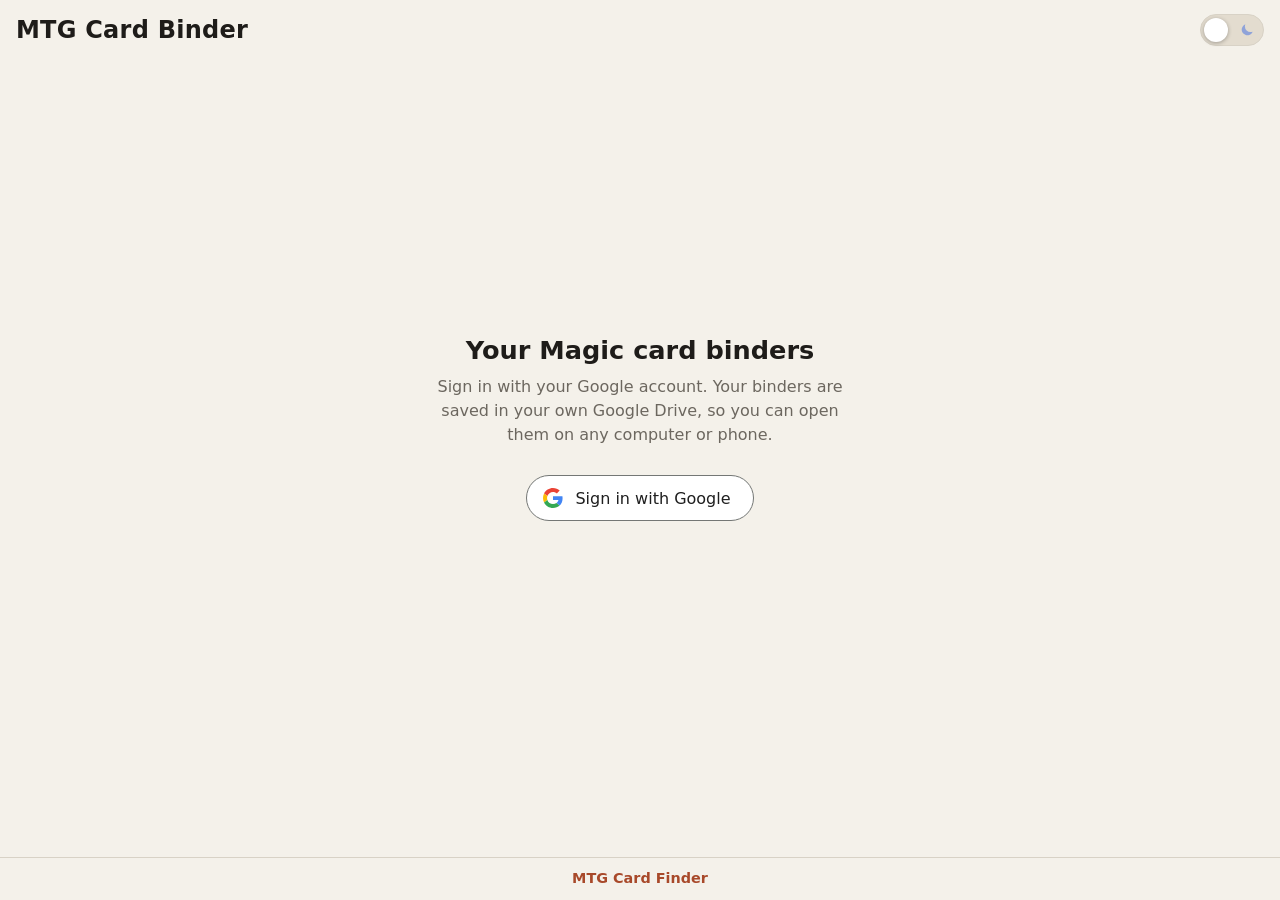
==== commit 26e2a65b: "Binder pages, moving cards, symbols, legality and site icon - Site icon: the open card binder, at ta" ====
--- a/index.html
+++ b/index.html
@@ -5,6 +5,15 @@
   <meta charset="UTF-8">
   <meta name="viewport" content="width=device-width, initial-scale=1">
   <title>MTG Card Binder</title>
+  <!--
+    The site's icon (the open card binder), shown on the browser tab, in
+    bookmarks, and on a phone's home screen. Browsers pick the size they
+    need: 32px for tabs, 192px for Android, and "apple-touch-icon" (180px)
+    for iPhones and iPads.
+  -->
+  <link rel="icon" type="image/png" sizes="32x32" href="icons/favicon-32.png">
+  <link rel="icon" type="image/png" sizes="192x192" href="icons/favicon-192.png">
+  <link rel="apple-touch-icon" href="icons/apple-touch-icon.png">
 
   <!--
     This tiny script runs BEFORE the page draws, so the saved light/dark choice
@@ -84,9 +93,9 @@
     </section>
 
     <!--
-      SIGNED IN: who's signed in, then the shelf of binders in a 3 x 3 grid.
+      SIGNED IN: who's signed in, then the shelf of binders, three across.
       landing.js fills the grid with a closed binder for each of the user's
-      binders, plus a "+" binder for making a new one (up to 9 in all).
+      binders, plus a "+" binder for making a new one (as many as wanted).
       Binders can be dragged to put them in order, or onto the edit or
       delete circles (below). (Sign out is in the footer, at the bottom right.)
     -->
@@ -105,32 +114,49 @@
     <!--
       The "New binder" window that opens when the "+" binder is clicked.
       A <dialog> is a pop-up window built into the browser: it sits on top of
-      the page and dims everything behind it. Inside is a form with a row of
-      choices (Magic's color symbols, or None). landing.js adds the choices
-      and makes the binder when "Create binder" is clicked.
+      the page and dims everything behind it. Inside is a form with a name
+      box and the cover symbol choices (Magic's symbols, or None).
+      landing.js adds the choices and makes the binder when "Create binder"
+      is clicked.
       method="dialog" means the form's buttons just close the window.
     -->
     <dialog id="newBinderDialog" class="new-binder-dialog" aria-labelledby="newBinderTitle">
       <form method="dialog">
         <h2 id="newBinderTitle" class="dialog-title">New binder</h2>
+        <!--
+          The new binder's name. landing.js fills in the next free name
+          ("Binder 3") to start, selected so typing replaces it. maxlength
+          is the same 12-character limit as the Binder properties window,
+          so the name always fits on one line of the cover's label.
+        -->
+        <label class="field-label" for="newBinderName">Name</label>
+        <div class="name-field">
+          <input id="newBinderName" class="name-input" type="text"
+                 maxlength="12" autocomplete="off" spellcheck="false" required>
+          <!-- "5 / 12": how many characters are used of the limit -->
+          <span id="newNameCount" class="name-count" aria-live="polite"></span>
+        </div>
         <fieldset class="color-choices">
           <legend class="dialog-text">Choose a color symbol for the cover, or none.</legend>
-          <div id="colorChoices" class="color-grid"></div>
+          <div id="colorChoices" class="color-groups"></div>
         </fieldset>
         <!-- "Create binder" comes first so pressing Enter creates the binder;
              landing.css shows the buttons in reverse order (Cancel on the left) -->
         <div class="dialog-buttons">
           <button value="create" class="dialog-button primary" type="submit">Create binder</button>
-          <button value="cancel" class="dialog-button" type="submit">Cancel</button>
+          <!-- formnovalidate: Cancel works even if the name box is empty -->
+          <button value="cancel" class="dialog-button" type="submit" formnovalidate>Cancel</button>
         </div>
       </form>
     </dialog>
 
     <!--
       The "Binder properties" window: opens when a binder is dropped on the
-      pencil (edit) circle. Rename the binder and/or change its cover symbol.
+      pencil (edit) circle. Rename the binder, change how many pages it has,
+      and/or change its cover symbol.
       maxlength stops typing past the character limit, so the name always
-      fits on one line of the cover's label. landing.js fills in the choices.
+      fits on one line of the cover's label. landing.js fills in the choices
+      and sets the Pages box's smallest and largest allowed numbers.
     -->
     <dialog id="editBinderDialog" class="new-binder-dialog" aria-labelledby="editBinderTitle">
       <form method="dialog">
@@ -142,9 +168,24 @@
           <!-- "5 / 12": how many characters are used of the limit -->
           <span id="nameCount" class="name-count" aria-live="polite"></span>
         </div>
+
+        <!--
+          How many pages the binder has: a number box (with up/down arrows).
+          "min" and "max" are filled in by landing.js: the smallest is the
+          fewest pages that hold the binder's cards, the largest is 50. The
+          browser won't let Save go ahead with a number outside them.
+          The note under it explains the limits.
+        -->
+        <label class="field-label" for="binderPagesInput">Pages</label>
+        <div class="pages-field">
+          <input id="binderPagesInput" class="pages-input" type="number"
+                 step="1" inputmode="numeric" required aria-describedby="pagesNote">
+          <span id="pagesNote" class="pages-note"></span>
+        </div>
+
         <fieldset class="color-choices">
           <legend class="dialog-text">Cover symbol</legend>
-          <div id="editColorChoices" class="color-grid"></div>
+          <div id="editColorChoices" class="color-groups"></div>
         </fieldset>
         <!-- "Save" comes first so pressing Enter saves (shown on the right) -->
         <div class="dialog-buttons">
@@ -204,7 +245,8 @@
   <footer class="site-footer">
     <nav aria-label="All pages">
       <ul class="footer-links">
-        <li><a href="index.html" aria-current="page">My Binders</a></li>
+        <!-- Hidden on the sign-in screen; landing.js shows it once signed in -->
+        <li id="myBindersItem" hidden><a href="index.html" aria-current="page">My Binders</a></li>
         <li><a href="cardsearch.html">MTG Card Finder</a></li>
       </ul>
     </nav>
--- a/landing.css
+++ b/landing.css
@@ -260,7 +260,7 @@
 }
 
 /*
-  The shelf: a grid with 3 columns (so 9 binders make a 3 x 3 square).
+  The shelf: a grid with 3 columns (more binders just add more rows).
   Each column is up to 150px wide, and "justify-content: center" keeps the
   whole grid in the middle of the page. Binders fill in left to right,
   top to bottom, so the first ones sit in the upper center.
@@ -476,12 +476,27 @@
   border: none;
 }
 
-/* The choices in a row of 7 (None + 6 colors). On phones they wrap
-   into rows of 4 (see the phone rules further down). */
+/*
+  The choices are in two groups (see buildColorChoices in landing.js):
+  - the single symbols (None, the five colors, Colorless, Planeswalker):
+    two rows of 4
+  - the ten two-color symbols, under a "Two colors" heading: two rows of 5
+*/
 .color-grid {
   display: grid;
-  grid-template-columns: repeat(7, 1fr);
-  gap: 8px;
+  grid-template-columns: repeat(4, 1fr);
+  gap: 6px;
+}
+.color-grid.two-colors { grid-template-columns: repeat(5, 1fr); }
+
+/* The small "Two colors" heading between the two groups */
+.choice-group-title {
+  margin: 14px 0 6px;
+  font-size: 0.75rem;
+  font-weight: 600;
+  letter-spacing: 0.06em;
+  text-transform: uppercase;
+  color: var(--muted);
 }
 
 /*
@@ -587,8 +602,10 @@
   }
   .cover-label { font-size: 0.7rem; padding: 4px; }
   .cover-plus { font-size: 2.6rem; }
-  /* The "New binder" choices wrap into rows of 4 */
-  .color-grid { grid-template-columns: repeat(4, 1fr); }
+  /* The symbol choices: smaller names and gaps so 5 fit across a phone */
+  .color-grid { gap: 4px; }
+  .choice-name { font-size: 0.65rem; }
+  .choice-symbol { width: 30px; height: 30px; }
 }
 
 /* On wider screens, give the title a little more size (like the other pages) */
@@ -873,6 +890,38 @@
   pointer-events: none;
 }
 
+/* The Pages row: a small number box with a note beside it explaining the
+   limits ("Holds 160 cards · 3 to 50 pages"). The note wraps under the box
+   on a narrow phone. */
+.pages-field {
+  display: flex;
+  flex-wrap: wrap;
+  align-items: center;
+  gap: 6px 12px;
+  margin-bottom: 16px;
+}
+.pages-input {
+  width: 90px;
+  padding: 9px 10px;
+  font: inherit;
+  font-size: 1rem;
+  color: var(--text);
+  background: var(--bg);
+  border: 1px solid var(--border);
+  border-radius: 8px;
+}
+.pages-input:focus {
+  outline: none;
+  border-color: var(--accent);
+  box-shadow: 0 0 0 3px color-mix(in srgb, var(--accent) 25%, transparent);
+}
+.pages-note {
+  font-size: 0.85rem;
+  color: var(--muted);
+}
+/* The note turns red while the number is outside the allowed range */
+.pages-note.error { color: var(--error); }
+
 /* The Delete window's buttons show in normal order (No, then Yes) */
 .dialog-buttons.normal-order {
   flex-direction: row;
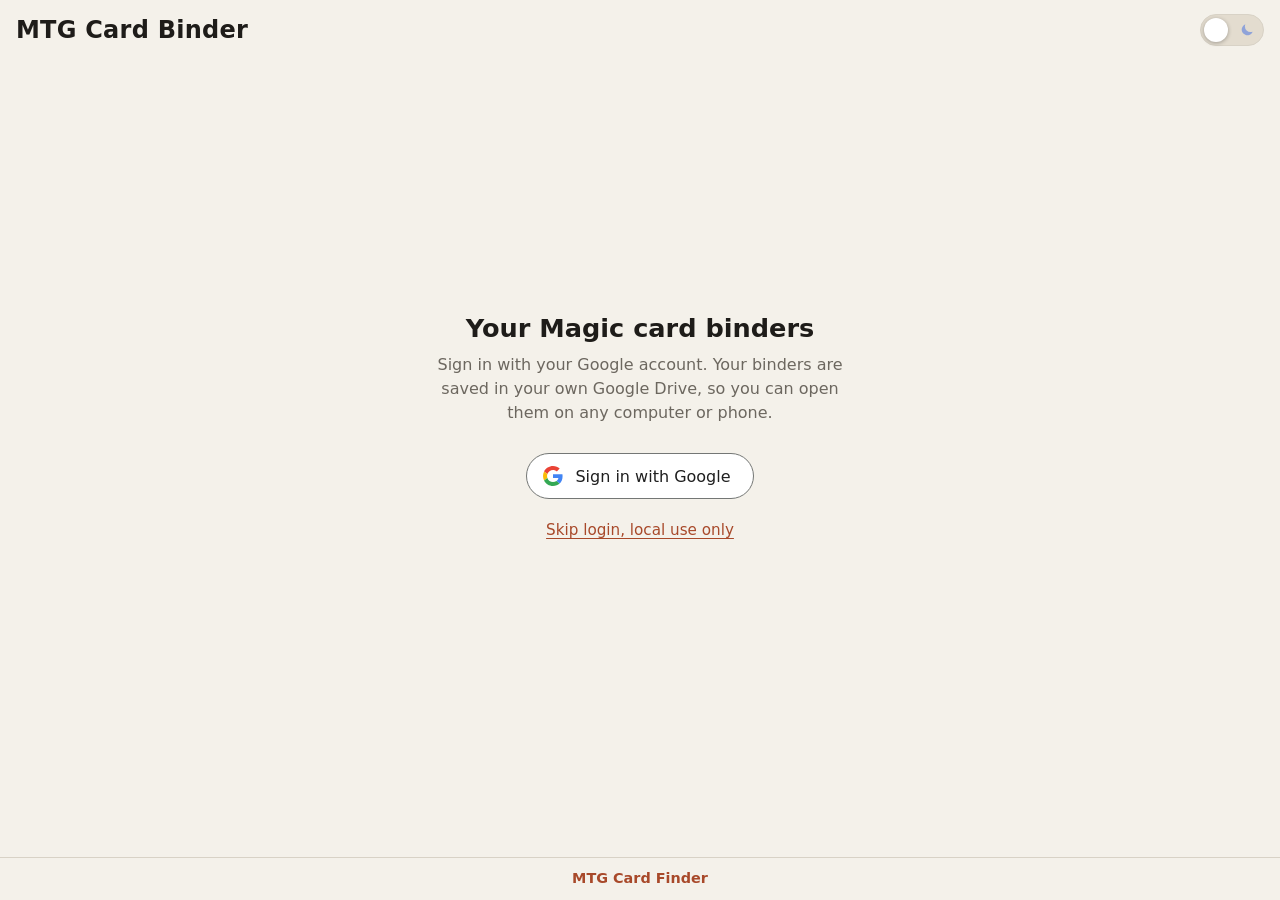
==== commit ea78bddb: "Card copy counter, custom cover colors, and use without signing in - Each card in a binder has a "- " ====
--- a/index.html
+++ b/index.html
@@ -33,8 +33,11 @@
     })();
   </script>
 
-  <!-- All the page's styles live in landing.css -->
+  <!-- The page's own styles live in landing.css -->
   <link rel="stylesheet" href="landing.css">
+  <!-- The look of the binder windows (pop-ups) and the cover colors,
+       shared by the My Binders and MTG Card Finder pages -->
+  <link rel="stylesheet" href="binder-dialog.css">
 </head>
 <body>
   <!-- Top bar: the app title (left) and the light/dark switch (upper right) -->
@@ -88,16 +91,27 @@
         Sign in with Google
       </button>
 
+      <!--
+        Use the app without signing in: the binders are saved on this
+        device only (no Google Drive). It's a button that looks like a link.
+        Signing in later (bottom right of the page) uploads them to Drive.
+      -->
+      <p class="skip-login">
+        <button id="skipLoginButton" class="skip-login-button" type="button">Skip login, local use only</button>
+      </p>
+
       <!-- Messages about signing in (for example if it was cancelled) -->
       <p id="signInMessage" class="sign-in-message" role="status"></p>
     </section>
 
     <!--
-      SIGNED IN: who's signed in, then the shelf of binders, three across.
+      SIGNED IN: who's signed in, then the shelf of binders, centered, with
+      as many across as the window has room for.
       landing.js fills the grid with a closed binder for each of the user's
       binders, plus a "+" binder for making a new one (as many as wanted).
       Binders can be dragged to put them in order, or onto the edit or
-      delete circles (below). (Sign out is in the footer, at the bottom right.)
+      delete circles (below). (Sign out is in the footer, at the bottom right;
+      when using the app locally, "Sign in with Google" is there instead.)
     -->
     <section id="signedInView" class="shelf-area" aria-labelledby="shelfTitle" hidden>
       <div class="account-line">
@@ -115,16 +129,18 @@
       The "New binder" window that opens when the "+" binder is clicked.
       A <dialog> is a pop-up window built into the browser: it sits on top of
       the page and dims everything behind it. Inside is a form with a name
-      box and the cover symbol choices (Magic's symbols, or None).
-      landing.js adds the choices and makes the binder when "Create binder"
-      is clicked.
+      box, the cover symbol choices (Magic's symbols, or None) and the
+      cover color choices.
+      binder-dialog.js adds the choices and runs the window; landing.js
+      makes the binder when "Create binder" is clicked. (The MTG Card Finder
+      page, cardsearch.html, has the same window: keep the two alike.)
       method="dialog" means the form's buttons just close the window.
     -->
     <dialog id="newBinderDialog" class="new-binder-dialog" aria-labelledby="newBinderTitle">
       <form method="dialog">
         <h2 id="newBinderTitle" class="dialog-title">New binder</h2>
         <!--
-          The new binder's name. landing.js fills in the next free name
+          The new binder's name. binder-dialog.js fills in the next free name
           ("Binder 3") to start, selected so typing replaces it. maxlength
           is the same 12-character limit as the Binder properties window,
           so the name always fits on one line of the cover's label.
@@ -140,8 +156,15 @@
           <legend class="dialog-text">Choose a color symbol for the cover, or none.</legend>
           <div id="colorChoices" class="color-groups"></div>
         </fieldset>
+        <!-- The binder's cover color: nine round swatches plus "Custom" (any
+             color, from the device's color chooser), black to start.
+             binder-dialog.js adds the swatches. -->
+        <fieldset class="color-choices">
+          <legend class="dialog-text">Cover color</legend>
+          <div id="coverChoices" class="cover-grid"></div>
+        </fieldset>
         <!-- "Create binder" comes first so pressing Enter creates the binder;
-             landing.css shows the buttons in reverse order (Cancel on the left) -->
+             binder-dialog.css shows the buttons in reverse order (Cancel on the left) -->
         <div class="dialog-buttons">
           <button value="create" class="dialog-button primary" type="submit">Create binder</button>
           <!-- formnovalidate: Cancel works even if the name box is empty -->
@@ -153,7 +176,7 @@
     <!--
       The "Binder properties" window: opens when a binder is dropped on the
       pencil (edit) circle. Rename the binder, change how many pages it has,
-      and/or change its cover symbol.
+      and/or change its cover symbol and cover color.
       maxlength stops typing past the character limit, so the name always
       fits on one line of the cover's label. landing.js fills in the choices
       and sets the Pages box's smallest and largest allowed numbers.
@@ -186,6 +209,13 @@
         <fieldset class="color-choices">
           <legend class="dialog-text">Cover symbol</legend>
           <div id="editColorChoices" class="color-groups"></div>
+        </fieldset>
+        <!-- The binder's cover color: nine round swatches plus "Custom" (any
+             color, from the device's color chooser), with the
+             binder's current color picked. binder-dialog.js adds the swatches. -->
+        <fieldset class="color-choices">
+          <legend class="dialog-text">Cover color</legend>
+          <div id="editCoverChoices" class="cover-grid"></div>
         </fieldset>
         <!-- "Save" comes first so pressing Enter saves (shown on the right) -->
         <div class="dialog-buttons">
@@ -250,7 +280,8 @@
         <li><a href="cardsearch.html">MTG Card Finder</a></li>
       </ul>
     </nav>
-    <!-- "Sign out" at the far right. Hidden until someone is signed in. -->
+    <!-- "Sign out" at the far right ("Sign in with Google" when using the app
+         locally, without signing in). Hidden until someone is using the binders. -->
     <button id="footerSignOut" class="footer-signout" type="button" hidden>Sign out</button>
   </footer>
 
@@ -262,6 +293,10 @@
 
   <!-- Shared code for Google sign-in and saving binders to Google Drive -->
   <script src="google-drive.js"></script>
+
+  <!-- Shared code for the New binder window (and pieces the binder
+       windows share) -->
+  <script src="binder-dialog.js"></script>
 
   <!-- All the page's own code lives in landing.js -->
   <script src="landing.js"></script>
--- a/landing.css
+++ b/landing.css
@@ -19,11 +19,17 @@
   --border: #d8d2c6;
   --accent: #a8492a;
   --error: #c0392b;
+  /* "Danger" red for the delete circle and "Yes, delete" (and a brighter
+     red for hovering), the same in both themes */
+  --danger: #c0392b;
+  --danger-bright: #e74c3c;
   --switch-track: #e3dccf;
   --switch-thumb: #ffffff;
 
-  /* Binder colors: a black cover with a slightly lighter edge. A real
-     binder is black in any light, so these only change a little. */
+  /* The black cover's colors (black is the default cover color; the
+     other cover colors are set further down): a black cover with a
+     slightly lighter edge. A real binder is black in any light, so these
+     only change a little. */
   --binder-cover: #121214;
   --binder-cover-edge: #2a2a2e;
   --binder-shadow: 0 4px 8px rgba(40, 30, 20, 0.20), 0 14px 28px rgba(40, 30, 20, 0.25);
@@ -231,6 +237,24 @@
 /* Google's "G" logo inside the button */
 .google-logo { width: 20px; height: 20px; }
 
+/* "Skip login, local use only": a small link-style button under the
+   Google button, for using the app without signing in */
+.skip-login {
+  margin: 18px 0 0;
+}
+.skip-login-button {
+  padding: 4px 6px;
+  font: inherit;
+  font-size: 0.95rem;
+  color: var(--accent);
+  background: none;
+  border: none;
+  cursor: pointer;
+  text-decoration: underline;
+  text-underline-offset: 3px;
+}
+.skip-login-button:hover { filter: brightness(1.15); }
+
 /* A message under the button (e.g. "Sign-in was cancelled."). It keeps its
    height when empty so the button doesn't jump when a message appears. */
 .sign-in-message {
@@ -244,10 +268,12 @@
    SIGNED IN: THE SHELF OF BINDERS
    ===================================================================== */
 
-/* The signed-in area: centered across the page, starting near the top */
+/* The signed-in area: centered across the page, starting near the top.
+   It can be as wide as the window (up to 1400px on very big screens),
+   so the shelf can fit more binders across when there's room. */
 .shelf-area {
   width: 100%;
-  max-width: 640px;
+  max-width: 1400px;
   margin: 0 auto;
 }
 
@@ -260,17 +286,40 @@
 }
 
 /*
-  The shelf: a grid with 3 columns (more binders just add more rows).
-  Each column is up to 150px wide, and "justify-content: center" keeps the
-  whole grid in the middle of the page. Binders fill in left to right,
-  top to bottom, so the first ones sit in the upper center.
+  The shelf: a grid that fits as many binders across as the window allows.
+  - --tile-width is each binder's width, and --gap-x / --gap-y the space
+    between them. Smaller windows and phones use smaller sizes (see the
+    @media rules just below), so the number across changes to fit.
+  - "repeat(auto-fit, …)" makes as many columns as fit across the shelf.
+    "auto-fit" also drops the empty columns when there aren't enough
+    binders to fill a row, and "justify-content: center" then centers the
+    binders that are there. So a few binders sit in the middle, and each new
+    one widens the row outward until it's full and a new row starts.
+  Binders fill in left to right, top to bottom.
 */
 .binder-shelf {
+  --tile-width: 150px;
+  --gap-x: 40px;
+  --gap-y: 32px;
   display: grid;
-  grid-template-columns: repeat(3, minmax(0, 150px));
+  grid-template-columns: repeat(auto-fit, var(--tile-width));
   justify-content: center;
-  gap: 32px 40px;
+  gap: var(--gap-y) var(--gap-x);
   margin-top: 28px;
+  /* Dragging binders shouldn't highlight (select) text on the shelf */
+  user-select: none;
+  -webkit-user-select: none;
+}
+
+/* Medium windows and tablets: slightly smaller binders and gaps */
+@media (max-width: 900px) {
+  .binder-shelf { --tile-width: 130px; --gap-x: 28px; --gap-y: 28px; }
+}
+
+/* Phones: small binders and gaps, so three fit across a normal phone
+   (and two on the narrowest ones) */
+@media (max-width: 560px) {
+  .binder-shelf { --tile-width: 100px; --gap-x: 14px; --gap-y: 22px; }
 }
 
 /* A message under the shelf (e.g. "Loading your binders…") */
@@ -301,30 +350,52 @@
   background: none;
   border: none;
   cursor: pointer;
+  /* On iPhones, a long press on a link normally pops up a preview; a long
+     press picks the binder up instead, so turn that preview off */
+  -webkit-touch-callout: none;
 }
 .binder-tile:disabled { cursor: progress; opacity: 0.6; }
 
 /*
-  The closed binder, seen from the front: a black cover a little taller
-  than wide, with square corners on the spine side (left) and rounded
-  corners on the opening side (right), like a real binder.
-  A faint diagonal gradient gives the cover a soft sheen.
+  The closed binder, seen from the front: a cover a little taller than
+  wide, with square corners on the spine side (left) and rounded corners
+  on the opening side (right), like a real binder.
+  A faint diagonal gradient (light, then the base color, then dark) gives
+  the cover a soft sheen. The three shades come from the cover's color
+  class (".cover-black", ".cover-gold" etc., in binder-dialog.css, which
+  the card finder page shares).
 */
 .closed-binder {
   position: relative;
   display: block;                 /* a full-size box wherever it's placed (it's a <span>) */
   width: 100%;
   aspect-ratio: 10 / 12;
-  border: 1px solid var(--binder-cover-edge);
+  border: 1px solid var(--cover-edge);
   border-radius: 4px 12px 12px 4px;
-  background: linear-gradient(135deg, #2a2a30 0%, var(--binder-cover) 55%, #050506 100%);
+  background: linear-gradient(135deg, var(--cover-light) 0%, var(--cover-base) 55%, var(--cover-dark) 100%);
   box-shadow: var(--binder-shadow);
   transition: transform 0.3s cubic-bezier(0.34, 1.6, 0.64, 1), box-shadow 0.3s ease;
 }
 
+/* Label colors: light text on the dark covers (the starting values here),
+   dark text on the light covers (white, gold, light gray and pale custom
+   colors: applyCoverColor in binder-dialog.js gives those "light-cover") */
+.closed-binder {
+  --cover-text: #e9e5dc;
+  --cover-label-line: rgba(255, 255, 255, 0.16);
+  --cover-label-fill: rgba(255, 255, 255, 0.05);
+}
+.closed-binder.light-cover {
+  --cover-text: #24211c;
+  --cover-label-line: rgba(0, 0, 0, 0.28);
+  --cover-label-fill: rgba(255, 255, 255, 0.35);
+}
+
 /*
   The spine along the left edge: a darker strip with a soft groove where
   the cover bends. "::before" draws it without needing more HTML.
+  It's made of see-through blacks and whites laid over the cover, so it
+  works on every cover color: a darker band of whatever color the cover is.
 */
 .closed-binder::before {
   content: "";
@@ -334,7 +405,7 @@
   left: 0;
   width: 15%;
   border-radius: 4px 0 0 4px;
-  background: linear-gradient(to right, #030304, #1b1b20 45%, #08080a 80%, #24242a);
+  background: linear-gradient(to right, rgba(0, 0, 0, 0.75), rgba(0, 0, 0, 0.25) 45%, rgba(0, 0, 0, 0.55) 80%, rgba(255, 255, 255, 0.08));
   box-shadow: inset -2px 0 3px rgba(0, 0, 0, 0.6);
 }
 
@@ -353,10 +424,10 @@
   font-size: 0.8rem;
   font-weight: 600;
   text-align: center;
-  color: #e9e5dc;
-  border: 1px solid rgba(255, 255, 255, 0.16);
+  color: var(--cover-text);
+  border: 1px solid var(--cover-label-line);
   border-radius: 3px;
-  background: rgba(255, 255, 255, 0.05);
+  background: var(--cover-label-fill);
   /* The name always stays on ONE line ("nowrap"). Names are limited to
      12 characters, which fit on phones too. If a name of extra-wide
      letters (like "WWW") doesn't fit, landing.js shrinks its text a little
@@ -368,7 +439,8 @@
 }
 
 /*
-  The binder's color symbol (white, blue, black, red, green or colorless),
+  The binder's cover symbol (any symbol in MANA_COLORS: a color, two colors,
+  colorless or planeswalker),
   in the center of the cover. The left position skips the spine (15%), so
   the symbol is centered on the front of the cover; "top: 50%" with the
   "translateY(-50%)" pull-back centers it top to bottom. The glow and drop
@@ -431,181 +503,12 @@
   .binder-tile:focus-visible .closed-binder { transform: none; }
 }
 
-/* =====================================================================
-   THE "NEW BINDER" WINDOW
-   ===================================================================== */
-
-/*
-  The pop-up window itself. A <dialog> opened with showModal() is centered
-  on the screen by the browser; these rules give it the page's colors,
-  rounded corners and a shadow. "max-width: calc(100vw - 32px)" keeps a
-  16px gap at each side on a phone.
-*/
-.new-binder-dialog {
-  width: 460px;
-  max-width: calc(100vw - 32px);
-  padding: 24px;
-  color: var(--text);
-  background: var(--surface);
-  border: 1px solid var(--border);
-  border-radius: 14px;
-  box-shadow: 0 20px 50px rgba(0, 0, 0, 0.45);
-}
-
-/* The dimmed layer the browser puts over the page behind the window */
-.new-binder-dialog::backdrop {
-  background: rgba(0, 0, 0, 0.55);
-}
-
-/* "New binder" and the line under it */
-.dialog-title {
-  margin: 0 0 6px;
-  font-size: 1.25rem;
-}
-.dialog-text {
-  padding: 0;
-  margin-bottom: 16px;
-  font-size: 0.9rem;
-  color: var(--muted);
-}
-
-/* The group of choices: no box around it (a fieldset normally has one) */
-.color-choices {
-  margin: 0;
-  padding: 0;
-  border: none;
-}
-
-/*
-  The choices are in two groups (see buildColorChoices in landing.js):
-  - the single symbols (None, the five colors, Colorless, Planeswalker):
-    two rows of 4
-  - the ten two-color symbols, under a "Two colors" heading: two rows of 5
-*/
-.color-grid {
-  display: grid;
-  grid-template-columns: repeat(4, 1fr);
-  gap: 6px;
-}
-.color-grid.two-colors { grid-template-columns: repeat(5, 1fr); }
-
-/* The small "Two colors" heading between the two groups */
-.choice-group-title {
-  margin: 14px 0 6px;
-  font-size: 0.75rem;
-  font-weight: 600;
-  letter-spacing: 0.06em;
-  text-transform: uppercase;
-  color: var(--muted);
-}
-
-/*
-  One choice: the symbol with its name under it, in a rounded box.
-  The real radio button is hidden visually (but still works for the
-  keyboard and screen readers); the box shows which one is picked.
-*/
-.color-choice {
-  position: relative;
-  display: flex;
-  flex-direction: column;
-  align-items: center;
-  gap: 6px;
-  padding: 10px 2px 8px;
-  border: 2px solid transparent;
-  border-radius: 10px;
-  cursor: pointer;
-  transition: background-color 0.15s, border-color 0.15s;
-}
-.color-choice:hover { background: color-mix(in srgb, var(--accent) 10%, transparent); }
-
-/* The radio button itself: invisible, laid over the whole box so it's
-   still clicked and focused like normal */
-.color-choice input {
-  position: absolute;
-  inset: 0;
-  margin: 0;
-  opacity: 0;
-  cursor: pointer;
-}
-
-/* The picked choice: an accent-colored border and a light accent tint.
-   ":has(input:checked)" means "a choice whose radio button is ticked". */
-.color-choice:has(input:checked) {
-  border-color: var(--accent);
-  background: color-mix(in srgb, var(--accent) 14%, transparent);
-}
-
-/* A keyboard user moving through the choices sees an outline */
-.color-choice:has(input:focus-visible) {
-  outline: 2px solid var(--accent);
-  outline-offset: 2px;
-}
-
-/* The symbol picture (or the empty "None" circle) */
-.choice-symbol {
-  width: 36px;
-  height: 36px;
-}
-
-/* "None": an empty circle with a slash through it, drawn with a border
-   and a gradient line, so it reads as "no symbol" */
-.no-symbol {
-  display: block;
-  border: 2px solid var(--muted);
-  border-radius: 50%;
-  background: linear-gradient(135deg, transparent 46%, var(--muted) 46%, var(--muted) 54%, transparent 54%);
-}
-
-/* The color's name under its symbol */
-.choice-name {
-  font-size: 0.75rem;
-  color: var(--muted);
-}
-
-/* The Cancel / Create binder buttons along the bottom, on the right.
-   "row-reverse" shows them in the opposite order to the HTML, so Cancel
-   is on the left even though "Create binder" comes first in the code. */
-.dialog-buttons {
-  display: flex;
-  flex-direction: row-reverse;
-  gap: 10px;
-  margin-top: 22px;
-}
-
-/* Both buttons: rounded, the page's font */
-.dialog-button {
-  padding: 9px 18px;
-  font: inherit;
-  font-size: 0.95rem;
-  font-weight: 600;
-  color: var(--text);
-  background: transparent;
-  border: 1px solid var(--border);
-  border-radius: 999px;
-  cursor: pointer;
-}
-.dialog-button:hover { background: color-mix(in srgb, var(--text) 8%, transparent); }
-
-/* "Create binder" is the main action, so it's filled with the accent color */
-.dialog-button.primary {
-  color: #ffffff;
-  background: var(--accent);
-  border-color: var(--accent);
-}
-.dialog-button.primary:hover { filter: brightness(1.1); }
-
-/* Phones: smaller gaps so three binders still fit across the screen */
+/* Phones: smaller cover text to suit the smaller binders (the shelf's
+   own phone sizes are with the shelf, above). (The windows' phone sizes
+   are in binder-dialog.css.) */
 @media (max-width: 560px) {
-  .binder-shelf {
-    grid-template-columns: repeat(3, minmax(0, 1fr));
-    gap: 24px 16px;
-  }
   .cover-label { font-size: 0.7rem; padding: 4px; }
   .cover-plus { font-size: 2.6rem; }
-  /* The symbol choices: smaller names and gaps so 5 fit across a phone */
-  .color-grid { gap: 4px; }
-  .choice-name { font-size: 0.65rem; }
-  .choice-symbol { width: 30px; height: 30px; }
 }
 
 /* On wider screens, give the title a little more size (like the other pages) */
@@ -637,6 +540,14 @@
   font-size: 0.9rem;
   line-height: 20px;
   transition: background-color 0.25s;
+  /* Inside, a grid with three columns: the page links in the middle one and
+     "Sign out" in the right one, pushed to the far right edge. The two
+     outer columns ("1fr") are always equal in width, which keeps the page
+     links exactly centered on the page. */
+  display: grid;
+  grid-template-columns: 1fr auto 1fr;
+  align-items: center;
+  column-gap: 16px;
 }
 
 /* Leave room at the bottom of the page for the pinned footer (43px), so
@@ -674,21 +585,10 @@
 
 /* =====================================================================
    FOOTER LAYOUT AND THE "SIGN OUT" LINK
-   (the same rules are in style.css, landing.css and cardsearch.css)
-   ===================================================================== */
-
-/*
-  The footer is a grid with three columns. The page links sit in the
-  middle one, and "Sign out" sits in the right one, pushed to the far
-  right edge. The two outer columns ("1fr") are always equal in width,
-  which keeps the page links exactly centered on the page.
-*/
-.site-footer {
-  display: grid;
-  grid-template-columns: 1fr auto 1fr;
-  align-items: center;
-  column-gap: 16px;
-}
+   (the same rules are in style.css and cardsearch.css)
+   ===================================================================== */
+
+/* The page links go in the footer's middle column (see .site-footer) */
 .site-footer nav { grid-column: 2; }
 
 /*
@@ -741,16 +641,6 @@
 /* =====================================================================
    DRAGGING BINDERS (see DRAGGING BINDERS in landing.js)
    ===================================================================== */
-
-/* Dragging shouldn't highlight (select) text on the shelf */
-.binder-shelf {
-  user-select: none;
-  -webkit-user-select: none;
-}
-
-/* On iPhones, a long press on a link normally pops up a preview; a long
-   press now picks the binder up instead, so turn that preview off */
-.binder-tile { -webkit-touch-callout: none; }
 
 /* The binder being dragged OUT of its spot fades */
 .binder-tile.drag-source { opacity: 0.3; }
@@ -830,7 +720,7 @@
    (the footer is 43px tall, plus a 16px gap), red with an X */
 .delete-zone {
   bottom: 59px;
-  background: #c0392b;
+  background: var(--danger);
 }
 
 /* A binder is over a circle: grow it and brighten it, so it's clear that
@@ -840,87 +730,14 @@
   filter: brightness(1.15);
 }
 .delete-zone.active {
-  background: #e74c3c;
+  background: var(--danger-bright);
   transform: translateX(-50%) scale(1.25);
 }
 
 /* =====================================================================
-   THE PROPERTIES AND DELETE WINDOWS (extra pieces; they share the
-   New binder window's look)
-   ===================================================================== */
-
-/* "NAME": the small heading above the name box */
-.field-label {
-  display: block;
-  margin: 14px 0 6px;
-  font-size: 0.75rem;
-  font-weight: 600;
-  letter-spacing: 0.06em;
-  text-transform: uppercase;
-  color: var(--muted);
-}
-
-/* The name box with its "5 / 14" counter on the right inside it */
-.name-field {
-  position: relative;
-  margin-bottom: 16px;
-}
-.name-input {
-  width: 100%;
-  padding: 10px 64px 10px 12px;   /* room on the right for the counter */
-  font: inherit;
-  font-size: 1rem;
-  color: var(--text);
-  background: var(--bg);
-  border: 1px solid var(--border);
-  border-radius: 8px;
-}
-.name-input:focus {
-  outline: none;
-  border-color: var(--accent);
-  box-shadow: 0 0 0 3px color-mix(in srgb, var(--accent) 25%, transparent);
-}
-.name-count {
-  position: absolute;
-  right: 12px;
-  top: 50%;
-  transform: translateY(-50%);
-  font-size: 0.8rem;
-  color: var(--muted);
-  pointer-events: none;
-}
-
-/* The Pages row: a small number box with a note beside it explaining the
-   limits ("Holds 160 cards · 3 to 50 pages"). The note wraps under the box
-   on a narrow phone. */
-.pages-field {
-  display: flex;
-  flex-wrap: wrap;
-  align-items: center;
-  gap: 6px 12px;
-  margin-bottom: 16px;
-}
-.pages-input {
-  width: 90px;
-  padding: 9px 10px;
-  font: inherit;
-  font-size: 1rem;
-  color: var(--text);
-  background: var(--bg);
-  border: 1px solid var(--border);
-  border-radius: 8px;
-}
-.pages-input:focus {
-  outline: none;
-  border-color: var(--accent);
-  box-shadow: 0 0 0 3px color-mix(in srgb, var(--accent) 25%, transparent);
-}
-.pages-note {
-  font-size: 0.85rem;
-  color: var(--muted);
-}
-/* The note turns red while the number is outside the allowed range */
-.pages-note.error { color: var(--error); }
+   THE DELETE WINDOW (extra pieces; the windows' shared look is in
+   binder-dialog.css)
+   ===================================================================== */
 
 /* The Delete window's buttons show in normal order (No, then Yes) */
 .dialog-buttons.normal-order {
@@ -931,7 +748,7 @@
 /* "Yes, delete": red, since it removes something */
 .dialog-button.danger {
   color: #ffffff;
-  background: #c0392b;
-  border-color: #c0392b;
-}
-.dialog-button.danger:hover { background: #e74c3c; }+  background: var(--danger);
+  border-color: var(--danger);
+}
+.dialog-button.danger:hover { background: var(--danger-bright); }
--- a/binder-dialog.css
+++ b/binder-dialog.css
@@ -0,0 +1,373 @@
+/* =========================================================================
+   binder-dialog.css — the look of the binder windows (pop-ups)
+   Shared by the My Binders page (index.html: the New binder and Binder
+   properties windows) and the MTG Card Finder page (cardsearch.html: the
+   New binder window that opens from the "Add to which binder?" menu).
+   It uses the color names (--text, --surface, --accent...) that each
+   page's own stylesheet sets for light and dark mode.
+   ========================================================================= */
+
+/* =====================================================================
+   COVER COLORS (used by the binders on the shelf, the cover color
+   choices in the windows, and the dots in the card finder's menu)
+   ===================================================================== */
+
+/*
+  The cover colors. Each class sets the shades the cover is drawn with:
+    --cover-light / --cover-base / --cover-dark: the sheen gradient
+    --cover-edge: the thin border around the cover
+    --cover-text, --cover-label-line, --cover-label-fill: the name label's
+      text, border and see-through fill
+  Dark covers use light label text; light covers (white, gold, light gray)
+  use dark label text so the name stays easy to read.
+  Black is the default and uses the My Binders page's --binder-cover
+  colors (set in landing.css for light and dark mode), so it looks the
+  same as before covers had colors. Pages without them use the same black
+  (the second color in "var(--binder-cover, #121214)" is the fallback).
+*/
+.cover-black {
+  --cover-light: #2a2a30;
+  --cover-base: var(--binder-cover, #121214);
+  --cover-dark: #050506;
+  --cover-edge: var(--binder-cover-edge, #2a2a2e);
+}
+.cover-white {
+  --cover-light: #fbfaf7;
+  --cover-base: #e9e6df;
+  --cover-dark: #c9c4b8;
+  --cover-edge: #b8b2a5;
+}
+.cover-blue {
+  --cover-light: #3a6fb5;
+  --cover-base: #1f4f8f;
+  --cover-dark: #12305a;
+  --cover-edge: #2c5d9e;
+}
+.cover-red {
+  --cover-light: #b33a32;
+  --cover-base: #8e2020;
+  --cover-dark: #561010;
+  --cover-edge: #a02c28;
+}
+.cover-green {
+  --cover-light: #2f8a50;
+  --cover-base: #1f6a3a;
+  --cover-dark: #113f22;
+  --cover-edge: #287a45;
+}
+.cover-gold {
+  --cover-light: #dcb64a;
+  --cover-base: #b8902a;
+  --cover-dark: #7d5f14;
+  --cover-edge: #9c7a20;
+}
+.cover-purple {
+  --cover-light: #7d4bb3;
+  --cover-base: #5b2d8e;
+  --cover-dark: #361a57;
+  --cover-edge: #6a3aa0;
+}
+.cover-orange {
+  --cover-light: #e8893a;
+  --cover-base: #c8641c;
+  --cover-dark: #8a3f0c;
+  --cover-edge: #a9541a;
+}
+.cover-gray {
+  --cover-light: #d6d8dc;
+  --cover-base: #b9bcc2;
+  --cover-dark: #8d9096;
+  --cover-edge: #9a9da3;
+}
+
+/* =====================================================================
+   THE WINDOWS (New binder and Binder properties)
+   ===================================================================== */
+
+/*
+  The pop-up window itself. A <dialog> opened with showModal() is centered
+  on the screen by the browser; these rules give it the page's colors,
+  rounded corners and a shadow. "max-width: calc(100vw - 32px)" keeps a
+  16px gap at each side on a phone.
+*/
+.new-binder-dialog {
+  width: 460px;
+  max-width: calc(100vw - 32px);
+  padding: 24px;
+  color: var(--text);
+  background: var(--surface);
+  border: 1px solid var(--border);
+  border-radius: 14px;
+  box-shadow: 0 20px 50px rgba(0, 0, 0, 0.45);
+}
+
+/* The dimmed layer the browser puts over the page behind the window */
+.new-binder-dialog::backdrop {
+  background: rgba(0, 0, 0, 0.55);
+}
+
+/* "New binder" and the line under it */
+.dialog-title {
+  margin: 0 0 6px;
+  font-size: 1.25rem;
+}
+.dialog-text {
+  padding: 0;
+  margin-bottom: 16px;
+  font-size: 0.9rem;
+  color: var(--muted);
+}
+
+/* The group of choices: no box around it (a fieldset normally has one) */
+.color-choices {
+  margin: 0;
+  padding: 0;
+  border: none;
+}
+
+/* The "Cover color" group comes right after the symbol group, so give it
+   some space above to keep the two groups apart */
+.color-choices + .color-choices { margin-top: 16px; }
+
+/*
+  The choices are in two groups (see buildColorChoices in landing.js):
+  - the single symbols (None, the five colors, Colorless, Planeswalker):
+    two rows of 4
+  - the ten two-color symbols, under a "Two colors" heading: two rows of 5
+*/
+.color-grid {
+  display: grid;
+  grid-template-columns: repeat(4, 1fr);
+  gap: 6px;
+}
+.color-grid.two-colors { grid-template-columns: repeat(5, 1fr); }
+
+/* The small "Two colors" heading between the two groups */
+.choice-group-title {
+  margin: 14px 0 6px;
+  font-size: 0.75rem;
+  font-weight: 600;
+  letter-spacing: 0.06em;
+  text-transform: uppercase;
+  color: var(--muted);
+}
+
+/*
+  One choice: the symbol with its name under it, in a rounded box.
+  The real radio button is hidden visually (but still works for the
+  keyboard and screen readers); the box shows which one is picked.
+*/
+.color-choice {
+  position: relative;
+  display: flex;
+  flex-direction: column;
+  align-items: center;
+  gap: 6px;
+  padding: 10px 2px 8px;
+  border: 2px solid transparent;
+  border-radius: 10px;
+  cursor: pointer;
+  transition: background-color 0.15s, border-color 0.15s;
+}
+.color-choice:hover { background: color-mix(in srgb, var(--accent) 10%, transparent); }
+
+/* The radio button itself: invisible, laid over the whole box so it's
+   still clicked and focused like normal */
+.color-choice input {
+  position: absolute;
+  inset: 0;
+  margin: 0;
+  opacity: 0;
+  cursor: pointer;
+}
+
+/* The picked choice: an accent-colored border and a light accent tint.
+   ":has(input:checked)" means "a choice whose radio button is ticked". */
+.color-choice:has(input:checked) {
+  border-color: var(--accent);
+  background: color-mix(in srgb, var(--accent) 14%, transparent);
+}
+
+/* A keyboard user moving through the choices sees an outline */
+.color-choice:has(input:focus-visible) {
+  outline: 2px solid var(--accent);
+  outline-offset: 2px;
+}
+
+/* The symbol picture (or the empty "None" circle) */
+.choice-symbol {
+  width: 36px;
+  height: 36px;
+}
+
+/* "None": an empty circle with a slash through it, drawn with a border
+   and a gradient line, so it reads as "no symbol" */
+.no-symbol {
+  display: block;
+  border: 2px solid var(--muted);
+  border-radius: 50%;
+  background: linear-gradient(135deg, transparent 46%, var(--muted) 46%, var(--muted) 54%, transparent 54%);
+}
+
+/* The cover color choices: the nine colors and "Custom", in two rows of 5
+   (like the two-color symbols above them) */
+.cover-grid {
+  display: grid;
+  grid-template-columns: repeat(5, 1fr);
+  gap: 6px;
+}
+
+/* A cover color swatch: a round sample of the cover, drawn with the same
+   gradient and edge as the closed binder (its ".cover-<color>" class
+   supplies the shades) */
+.cover-swatch {
+  display: block;
+  width: 36px;
+  height: 36px;
+  border: 1px solid var(--cover-edge);
+  border-radius: 50%;
+  background: linear-gradient(135deg, var(--cover-light) 0%, var(--cover-base) 55%, var(--cover-dark) 100%);
+  box-shadow: 0 1px 3px rgba(0, 0, 0, 0.3);
+}
+
+/* "Custom" before a color is picked: a rainbow circle, saying "any color" */
+.cover-swatch.custom-unset {
+  background: conic-gradient(#e53935, #fdd835, #43a047, #1e88e5, #8e24aa, #e53935);
+  border-color: rgba(0, 0, 0, 0.25);
+}
+
+/* The device's color chooser behind "Custom": invisible and tiny, sitting
+   over the swatch so the chooser pops up there. It's not "display: none",
+   because a hidden-away input can't be opened. pointer-events: none lets
+   clicks go to the radio button instead. */
+.custom-cover-input {
+  position: absolute;
+  top: 10px;
+  left: 50%;
+  width: 1px;
+  height: 1px;
+  padding: 0;
+  border: 0;
+  opacity: 0;
+  pointer-events: none;
+}
+
+/* The color's name under its symbol */
+.choice-name {
+  font-size: 0.75rem;
+  color: var(--muted);
+}
+
+/* The Cancel / Create binder buttons along the bottom, on the right.
+   "row-reverse" shows them in the opposite order to the HTML, so Cancel
+   is on the left even though "Create binder" comes first in the code. */
+.dialog-buttons {
+  display: flex;
+  flex-direction: row-reverse;
+  gap: 10px;
+  margin-top: 22px;
+}
+
+/* Both buttons: rounded, the page's font */
+.dialog-button {
+  padding: 9px 18px;
+  font: inherit;
+  font-size: 0.95rem;
+  font-weight: 600;
+  color: var(--text);
+  background: transparent;
+  border: 1px solid var(--border);
+  border-radius: 999px;
+  cursor: pointer;
+}
+.dialog-button:hover { background: color-mix(in srgb, var(--text) 8%, transparent); }
+
+/* "Create binder" / "Save" is the main action, so it's filled with the accent color */
+.dialog-button.primary {
+  color: #ffffff;
+  background: var(--accent);
+  border-color: var(--accent);
+}
+.dialog-button.primary:hover { filter: brightness(1.1); }
+
+/* "NAME" / "PAGES" and the boxes under them */
+/* "NAME" / "PAGES": the small headings above the boxes */
+.field-label {
+  display: block;
+  margin: 14px 0 6px;
+  font-size: 0.75rem;
+  font-weight: 600;
+  letter-spacing: 0.06em;
+  text-transform: uppercase;
+  color: var(--muted);
+}
+
+/* The name box with its "5 / 12" counter on the right inside it */
+.name-field {
+  position: relative;
+  margin-bottom: 16px;
+}
+.name-input {
+  width: 100%;
+  padding: 10px 64px 10px 12px;   /* room on the right for the counter */
+  font: inherit;
+  font-size: 1rem;
+  color: var(--text);
+  background: var(--bg);
+  border: 1px solid var(--border);
+  border-radius: 8px;
+}
+.name-input:focus {
+  outline: none;
+  border-color: var(--accent);
+  box-shadow: 0 0 0 3px color-mix(in srgb, var(--accent) 25%, transparent);
+}
+.name-count {
+  position: absolute;
+  right: 12px;
+  top: 50%;
+  transform: translateY(-50%);
+  font-size: 0.8rem;
+  color: var(--muted);
+  pointer-events: none;
+}
+
+/* The Pages row: a small number box with a note beside it explaining the
+   limits ("Holds 160 cards · 3 to 150 pages"). The note wraps under the box
+   on a narrow phone. */
+.pages-field {
+  display: flex;
+  flex-wrap: wrap;
+  align-items: center;
+  gap: 6px 12px;
+  margin-bottom: 16px;
+}
+.pages-input {
+  width: 90px;
+  padding: 9px 10px;
+  font: inherit;
+  font-size: 1rem;
+  color: var(--text);
+  background: var(--bg);
+  border: 1px solid var(--border);
+  border-radius: 8px;
+}
+.pages-input:focus {
+  outline: none;
+  border-color: var(--accent);
+  box-shadow: 0 0 0 3px color-mix(in srgb, var(--accent) 25%, transparent);
+}
+.pages-note {
+  font-size: 0.85rem;
+  color: var(--muted);
+}
+/* The note turns red while the number is outside the allowed range */
+.pages-note.error { color: var(--error); }
+
+/* Phones: tighter symbol and cover color choices (smaller names,
+   pictures and gaps) so 5 fit across a phone */
+@media (max-width: 560px) {
+  .color-grid, .cover-grid { gap: 4px; }
+  .choice-name { font-size: 0.65rem; }
+  .choice-symbol, .cover-swatch { width: 30px; height: 30px; }
+}
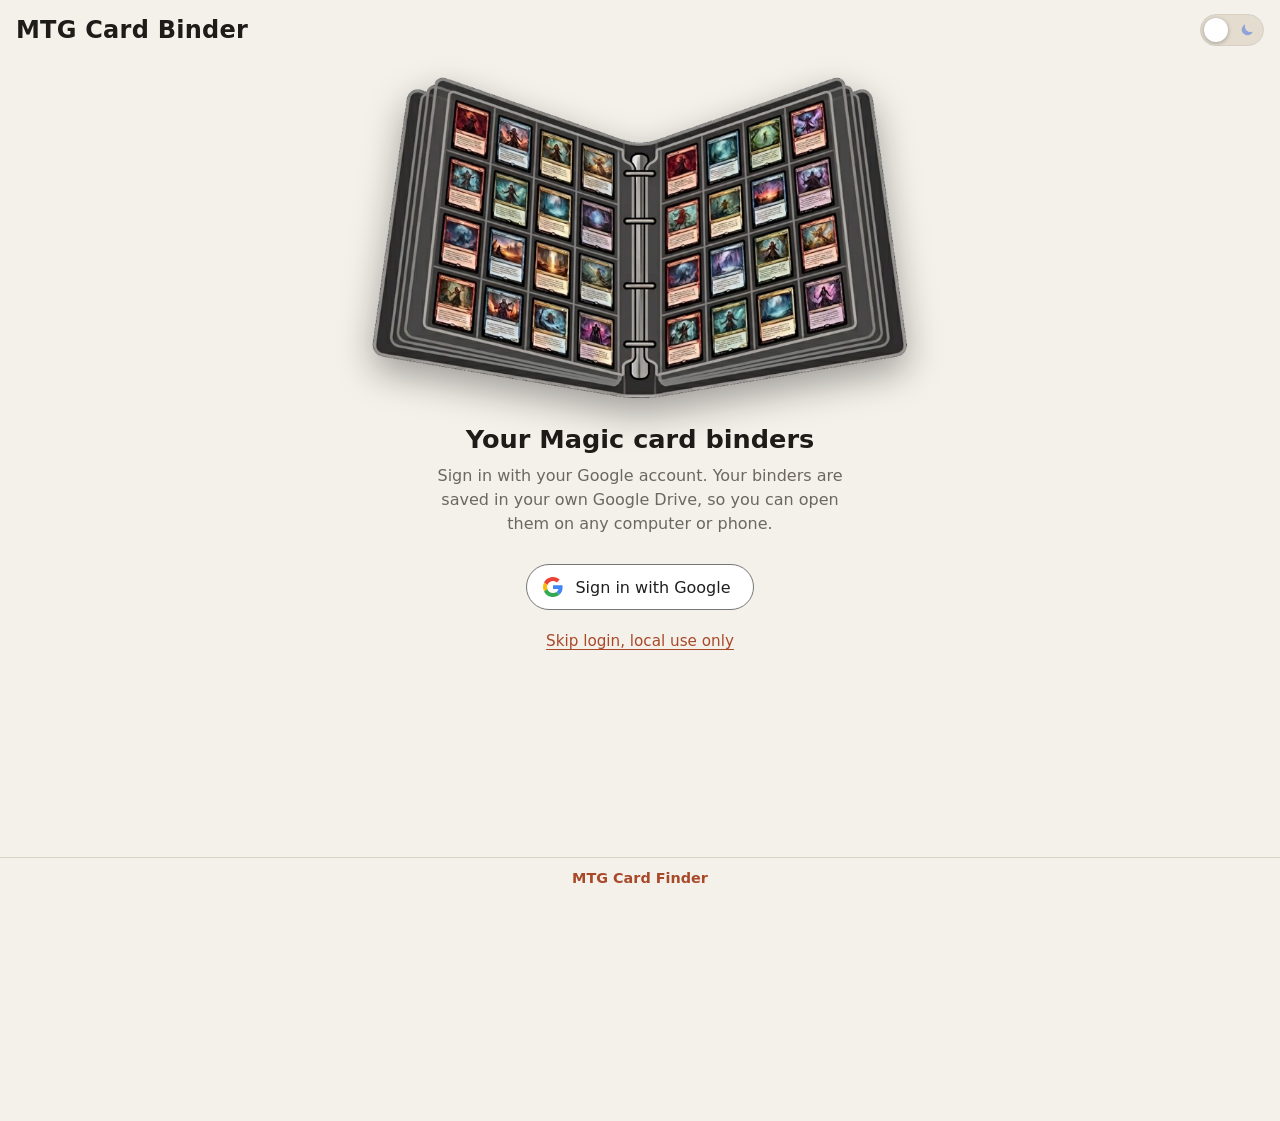
==== commit 2f8c6233: "Help page, binder downloads/uploads on My Binders, welcome picture - New Help page: a topic list on " ====
--- a/index.html
+++ b/index.html
@@ -66,42 +66,53 @@
 
   <main>
     <!--
-      SIGNED OUT: the sign-in screen, centered on the page.
+      SIGNED OUT: the sign-in screen.
       landing.js shows this or the binder shelf below, never both.
+      It's laid out in three rows (see .sign-in in landing.css): the open
+      binder picture at the top, the sign-in box in the middle (centered on
+      the page, as before), and an empty row at the bottom the same height
+      as the top one, which is what keeps the box centered.
     -->
     <section id="signedOutView" class="sign-in" aria-labelledby="signInTitle" hidden>
-      <h2 id="signInTitle" class="sign-in-title">Your Magic card binders</h2>
-      <p class="sign-in-text">
-        Sign in with your Google account. Your binders are saved in your own
-        Google Drive, so you can open them on any computer or phone.
-      </p>
-
-      <!--
-        The sign-in button, styled the way Google asks: white, with Google's
-        colored "G" logo and the words "Sign in with Google".
-      -->
-      <button id="signInButton" class="google-button" type="button">
-        <!-- Google's "G" logo, drawn in its four colors -->
-        <svg class="google-logo" viewBox="0 0 48 48" aria-hidden="true">
-          <path fill="#EA4335" d="M24 9.5c3.54 0 6.71 1.22 9.21 3.6l6.85-6.85C35.9 2.38 30.47 0 24 0 14.62 0 6.51 5.38 2.56 13.22l7.98 6.19C12.43 13.72 17.74 9.5 24 9.5z"/>
-          <path fill="#4285F4" d="M46.98 24.55c0-1.57-.15-3.09-.38-4.55H24v9.02h12.94c-.58 2.96-2.26 5.48-4.78 7.18l7.73 6c4.51-4.18 7.09-10.36 7.09-17.65z"/>
-          <path fill="#FBBC05" d="M10.53 28.59c-.48-1.45-.76-2.99-.76-4.59s.27-3.14.76-4.59l-7.98-6.19C.92 16.46 0 20.12 0 24c0 3.88.92 7.54 2.56 10.78l7.97-6.19z"/>
-          <path fill="#34A853" d="M24 48c6.48 0 11.93-2.13 15.89-5.81l-7.73-6c-2.15 1.45-4.92 2.3-8.16 2.3-6.26 0-11.57-4.22-13.47-9.91l-7.98 6.19C6.51 42.62 14.62 48 24 48z"/>
-        </svg>
-        Sign in with Google
-      </button>
-
-      <!--
-        Use the app without signing in: the binders are saved on this
-        device only (no Google Drive). It's a button that looks like a link.
-        Signing in later (bottom right of the page) uploads them to Drive.
-      -->
-      <p class="skip-login">
-        <button id="skipLoginButton" class="skip-login-button" type="button">Skip login, local use only</button>
-      </p>
-
-      <!-- Messages about signing in (for example if it was cancelled) -->
-      <p id="signInMessage" class="sign-in-message" role="status"></p>
+      <!-- The open binder full of cards. alt="" because it's only
+           decoration: the heading below says what the page is. -->
+      <img class="sign-in-art" src="images/open-binder.png" alt="" width="760" height="458">
+
+      <!-- The sign-in box: heading, explanation, buttons and messages -->
+      <div class="sign-in-box">
+        <h2 id="signInTitle" class="sign-in-title">Your Magic card binders</h2>
+        <p class="sign-in-text">
+          Sign in with your Google account. Your binders are saved in your own
+          Google Drive, so you can open them on any computer or phone.
+        </p>
+
+        <!--
+          The sign-in button, styled the way Google asks: white, with Google's
+          colored "G" logo and the words "Sign in with Google".
+        -->
+        <button id="signInButton" class="google-button" type="button">
+          <!-- Google's "G" logo, drawn in its four colors -->
+          <svg class="google-logo" viewBox="0 0 48 48" aria-hidden="true">
+            <path fill="#EA4335" d="M24 9.5c3.54 0 6.71 1.22 9.21 3.6l6.85-6.85C35.9 2.38 30.47 0 24 0 14.62 0 6.51 5.38 2.56 13.22l7.98 6.19C12.43 13.72 17.74 9.5 24 9.5z"/>
+            <path fill="#4285F4" d="M46.98 24.55c0-1.57-.15-3.09-.38-4.55H24v9.02h12.94c-.58 2.96-2.26 5.48-4.78 7.18l7.73 6c4.51-4.18 7.09-10.36 7.09-17.65z"/>
+            <path fill="#FBBC05" d="M10.53 28.59c-.48-1.45-.76-2.99-.76-4.59s.27-3.14.76-4.59l-7.98-6.19C.92 16.46 0 20.12 0 24c0 3.88.92 7.54 2.56 10.78l7.97-6.19z"/>
+            <path fill="#34A853" d="M24 48c6.48 0 11.93-2.13 15.89-5.81l-7.73-6c-2.15 1.45-4.92 2.3-8.16 2.3-6.26 0-11.57-4.22-13.47-9.91l-7.98 6.19C6.51 42.62 14.62 48 24 48z"/>
+          </svg>
+          Sign in with Google
+        </button>
+
+        <!--
+          Use the app without signing in: the binders are saved on this
+          device only (no Google Drive). It's a button that looks like a link.
+          Signing in later (bottom right of the page) uploads them to Drive.
+        -->
+        <p class="skip-login">
+          <button id="skipLoginButton" class="skip-login-button" type="button">Skip login, local use only</button>
+        </p>
+
+        <!-- Messages about signing in (for example if it was cancelled) -->
+        <p id="signInMessage" class="sign-in-message" role="status"></p>
+      </div>
     </section>
 
     <!--
@@ -164,12 +175,22 @@
           <div id="coverChoices" class="cover-grid"></div>
         </fieldset>
         <!-- "Create binder" comes first so pressing Enter creates the binder;
-             binder-dialog.css shows the buttons in reverse order (Cancel on the left) -->
+             binder-dialog.css shows the buttons in reverse order, so they
+             read: Upload .JSON (far left), Cancel, Create binder -->
         <div class="dialog-buttons">
           <button value="create" class="dialog-button primary" type="submit">Create binder</button>
           <!-- formnovalidate: Cancel works even if the name box is empty -->
           <button value="cancel" class="dialog-button" type="submit" formnovalidate>Cancel</button>
-        </div>
+          <!--
+            "Upload .JSON": make the binder from a binder file downloaded
+            earlier (the download button under each binder), with its name,
+            cover, pages and cards. type="button" so it doesn't close the
+            window by itself; landing.js opens the file picker below.
+          -->
+          <button id="uploadBinderButton" class="dialog-button upload-button" type="button">Upload .JSON</button>
+        </div>
+        <!-- The file picker ("upload box"), hidden: the Upload .JSON button opens it -->
+        <input id="uploadBinderInput" type="file" accept=".json,application/json" hidden>
       </form>
     </dialog>
 
@@ -195,7 +216,7 @@
         <!--
           How many pages the binder has: a number box (with up/down arrows).
           "min" and "max" are filled in by landing.js: the smallest is the
-          fewest pages that hold the binder's cards, the largest is 50. The
+          fewest pages that hold the binder's cards, the largest is 150. The
           browser won't let Save go ahead with a number outside them.
           The note under it explains the limits.
         -->
@@ -271,13 +292,19 @@
     Footer: links to every page in the project (the same list is on the
     other pages). aria-current marks the page you're on: screen readers say
     "current page", and landing.css shows it as plain bold text.
+    Two links have a long and a short label: phones show the short one
+    ("Binders", "Finder"), so the footer stays on one line (landing.css).
   -->
   <footer class="site-footer">
     <nav aria-label="All pages">
       <ul class="footer-links">
         <!-- Hidden on the sign-in screen; landing.js shows it once signed in -->
-        <li id="myBindersItem" hidden><a href="index.html" aria-current="page">My Binders</a></li>
-        <li><a href="cardsearch.html">MTG Card Finder</a></li>
+        <li id="myBindersItem" hidden><a href="index.html" aria-current="page"><span class="label-long">My Binders</span><span class="label-short">Binders</span></a></li>
+        <li><a href="cardsearch.html"><span class="label-long">MTG Card Finder</span><span class="label-short">Finder</span></a></li>
+        <!-- How to use the site (opens to the My Binders instructions).
+             Hidden on the sign-in screen like "My Binders"; landing.js
+             shows it once the binder shelf is showing. -->
+        <li id="helpItem" hidden><a href="help.html#my-binders">Help</a></li>
       </ul>
     </nav>
     <!-- "Sign out" at the far right ("Sign in with Google" when using the app
--- a/landing.css
+++ b/landing.css
@@ -194,11 +194,47 @@
   The sign-in box. "margin: auto" inside main's column centers it both
   ways: across the page and up/down in the space above the footer.
 */
+/*
+  The sign-in screen fills the page between the top bar and the footer
+  ("flex: 1"), as a grid of three rows:
+    1. the open binder picture, sitting at the bottom of the top row
+    2. the sign-in box
+    3. empty
+  Rows 1 and 3 share the spare height equally ("1fr" each), so the box
+  stays centered on the page, where it always was. Only when the window
+  is too short for the picture to fit in the top half does row 1 grow,
+  pushing the box down (and the page can scroll).
+*/
 .sign-in {
-  max-width: 420px;
-  margin: auto;
+  flex: 1;
+  display: grid;
+  grid-template-rows: 1fr auto 1fr;
+  justify-items: center;
   text-align: center;
 }
+/* "display: grid" above would otherwise beat the "hidden" attribute that
+   landing.js uses to hide the sign-in screen once signed in */
+.sign-in[hidden] { display: none; }
+
+/*
+  The open binder picture: at most 560px wide (and never wider than the
+  page), and never taller than 36% of the window, so on short windows it
+  shrinks before it pushes the box down. "object-fit: contain" keeps its
+  shape when either limit kicks in. The 24px gap keeps it off the heading.
+*/
+.sign-in-art {
+  align-self: end;
+  width: min(560px, 100%);
+  height: auto;
+  max-height: 36svh;
+  object-fit: contain;
+  margin: 8px 0 24px;
+  /* A soft shadow under the binder, like it's lying on a table */
+  filter: drop-shadow(0 14px 18px rgba(0, 0, 0, 0.35));
+}
+
+/* The sign-in box: the heading, text and buttons, no wider than 420px */
+.sign-in-box { max-width: 420px; }
 
 /* The heading and the short explanation above the button */
 .sign-in-title {
@@ -477,6 +513,45 @@
 }
 
 /*
+  The holder for one binder and its download button (landing.js puts them
+  together, since a button can't go inside the binder's link).
+  "position: relative" lets the button be placed against the holder's
+  edges; the binder itself still fills the holder exactly as before.
+*/
+.binder-slot { position: relative; }
+
+/*
+  The small download button: a round down arrow at the right edge, on the
+  same line as the card count. It's placed on top ("absolute") rather than
+  beside the count, so the count stays centered under the binder.
+  It's quiet (muted color) until the mouse is over it.
+*/
+.binder-download {
+  position: absolute;
+  right: 0;
+  bottom: -3px;             /* centers it on the card count's line */
+  display: grid;
+  place-items: center;
+  width: 24px;
+  height: 24px;
+  padding: 0;
+  color: var(--muted);
+  background: transparent;
+  border: 1px solid var(--border);
+  border-radius: 50%;
+  cursor: pointer;
+}
+.binder-download svg { width: 14px; height: 14px; }
+.binder-download:hover:not(:disabled) {
+  color: var(--accent);
+  border-color: var(--accent);
+}
+.binder-download:disabled { opacity: 0.5; cursor: progress; }
+
+/* While a binder is being dragged, its download button fades with it */
+.binder-slot:has(.drag-source) .binder-download { opacity: 0.3; }
+
+/*
   Hovering (or reaching with the Tab key): the binder lifts a little with a
   springy bounce and a bigger shadow, and the "+" turns bold.
   "(hover: hover)" limits the lift to devices with a mouse.
@@ -631,7 +706,14 @@
   .site-footer nav { grid-column: 1; }
   .footer-links { justify-content: flex-start; gap: 8px 12px; }
   .footer-signout { grid-column: 2; }
-}
+  /* Shorter link words ("Binders", "Finder"), so the links, Help and
+     "Sign out" fit on one line. (".footer-links" in front makes these
+     rules win over the plain ".label-short" rule below.) */
+  .footer-links .label-long { display: none; }
+  .footer-links .label-short { display: inline; }
+}
+/* The short link words are hidden except on phones (the rule just above) */
+.label-short { display: none; }
 /* The smallest phones (360px wide or less): shrink the footer text one more
    step so the links and "Sign out" still fit on one line */
 @media (max-width: 360px) {
--- a/binder-dialog.css
+++ b/binder-dialog.css
@@ -268,6 +268,16 @@
   margin-top: 22px;
 }
 
+/* "Upload .JSON" in the My Binders New binder window: pushed to the far
+   left, away from Cancel and Create binder ("margin-right: auto" soaks up
+   the spare room on its right, since the buttons are in reverse order) */
+.dialog-buttons .upload-button { margin-right: auto; }
+
+/* With three buttons, a narrow phone has no room for them in one row:
+   let them wrap, so Upload .JSON moves down onto its own line (on the
+   left) instead of sticking out past the window's edge */
+.dialog-buttons:has(.upload-button) { flex-wrap: wrap; }
+
 /* Both buttons: rounded, the page's font */
 .dialog-button {
   padding: 9px 18px;
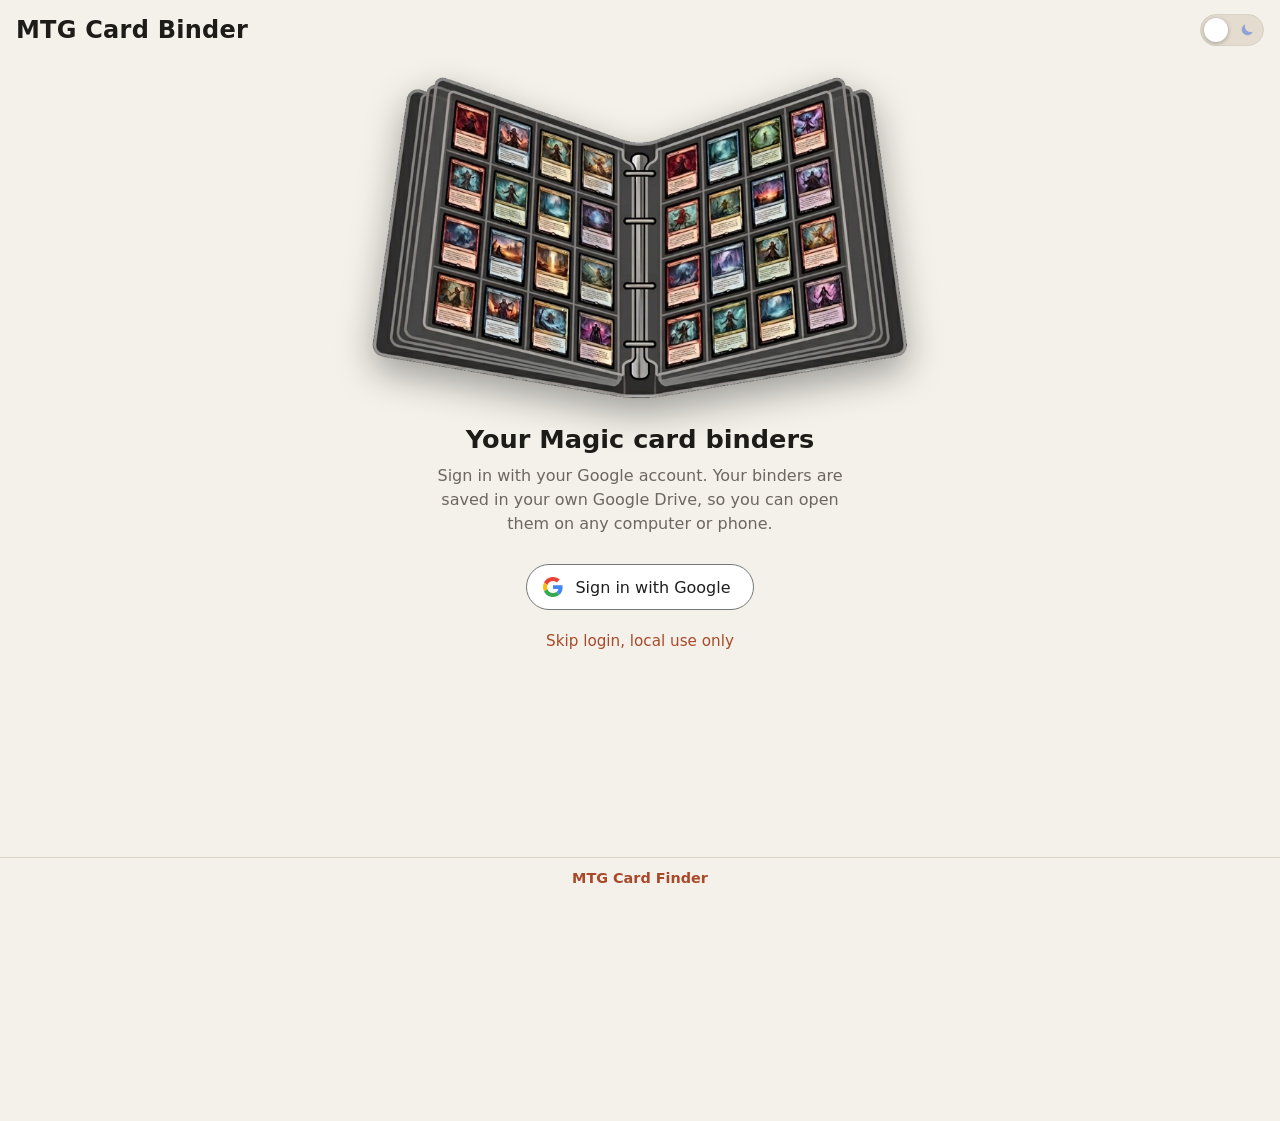
==== commit b408d6c3: "Keyboard controls on every page, and a ? shortcuts list - Binder pages: Tab into the binder, arrows " ====
--- a/index.html
+++ b/index.html
@@ -134,6 +134,18 @@
 
       <!-- Messages about loading or making binders -->
       <p id="shelfMessage" class="shelf-message" role="status"></p>
+
+      <!--
+        Using the shelf with the keyboard (see USING THE KEYBOARD in
+        landing.js):
+        - the key guide: a small bar at the top of the page listing the
+          keys, shown only while the keyboard is on the shelf. aria-hidden,
+          because screen readers get the same help from the message below.
+        - the message area: invisible, but screen readers read out whatever
+          landing.js puts in it ("Picked up Red…").
+      -->
+      <div id="keyboardHint" class="keyboard-hint" aria-hidden="true" hidden></div>
+      <p id="shelfAnnouncer" class="visually-hidden" aria-live="polite"></p>
     </section>
 
     <!--
@@ -247,6 +259,34 @@
     </dialog>
 
     <!--
+      The "Keyboard shortcuts" window: opens with the ? key, anywhere on the
+      page. It lists the keys for the binder shelf (see USING THE KEYBOARD
+      in landing.js). method="dialog" means Close just closes the window.
+    -->
+    <dialog id="shortcutsDialog" class="new-binder-dialog" aria-labelledby="shortcutsTitle">
+      <form method="dialog">
+        <h2 id="shortcutsTitle" class="dialog-title">Keyboard shortcuts</h2>
+        <p class="dialog-text">Press <kbd>Tab</kbd> to get onto your shelf of binders, then:</p>
+        <!-- A list of keys (<dt>) and what each one does (<dd>) -->
+        <dl class="shortcut-list">
+          <dt><kbd>←</kbd> <kbd>↑</kbd> <kbd>↓</kbd> <kbd>→</kbd></dt>
+          <dd>Move from binder to binder (the <strong>+</strong> New binder is last)</dd>
+          <dt><kbd>Home</kbd> <kbd>End</kbd></dt> <dd>The first binder / the <strong>+</strong></dd>
+          <dt><kbd>Enter</kbd></dt>  <dd>Open the binder (on the <strong>+</strong>, make a new one)</dd>
+          <dt><kbd>Space</kbd></dt>  <dd>Pick up the binder. Then the arrows choose its spot, <kbd>Space</kbd> drops it, <kbd>Esc</kbd> cancels</dd>
+          <dt><kbd>E</kbd></dt>      <dd>Binder properties (rename, pages, cover)</dd>
+          <dt><kbd>Delete</kbd></dt> <dd>Delete the binder (it asks first)</dd>
+          <dt><kbd>D</kbd></dt>      <dd>Download the binder as a .JSON file</dd>
+          <dt><kbd>N</kbd></dt>      <dd>Make a new binder</dd>
+          <dt><kbd>?</kbd></dt>      <dd>Show this list</dd>
+        </dl>
+        <div class="dialog-buttons">
+          <button value="close" class="dialog-button primary" type="submit">Close</button>
+        </div>
+      </form>
+    </dialog>
+
+    <!--
       The "Delete binder?" window: opens when a binder is dropped on the red
       X circle. It asks first, with Yes and No buttons. landing.js fills in
       the binder's name and card count.
--- a/landing.css
+++ b/landing.css
@@ -286,8 +286,7 @@
   background: none;
   border: none;
   cursor: pointer;
-  text-decoration: underline;
-  text-underline-offset: 3px;
+  text-decoration: none;
 }
 .skip-login-button:hover { filter: brightness(1.15); }
 
@@ -566,9 +565,14 @@
   transform: translateY(-6px);
   box-shadow: var(--binder-shadow-lift);
 }
+/* The new-binder "+" turns bold and orange, like the "+" in the binder
+   pockets. The cover is always black, so it uses the bright orange (dark
+   mode's accent) in both themes; the darker light-mode orange would be
+   hard to see. (Centered, so getting bolder doesn't move anything.) */
 .binder-tile:hover .cover-plus,
 .binder-tile:focus-visible .cover-plus {
   font-weight: 800;
+  color: #e38a5c;
 }
 
 /* People who turn on "reduce motion" get no lift */
@@ -643,13 +647,13 @@
   list-style: none;
 }
 
-/* Each link uses the accent color, underlined when the mouse is over it */
+/* Each link uses the accent color, with no underline (it turns bold when the
+   mouse is over it: see the end of this file) */
 .footer-links a {
   color: var(--accent);
   font-weight: 600;
   text-decoration: none;
 }
-.footer-links a:hover { text-decoration: underline; }
 
 /* The link to the page you're already on looks like plain bold text */
 .footer-links a[aria-current="page"] {
@@ -683,7 +687,6 @@
   white-space: nowrap;
   cursor: pointer;
 }
-.footer-signout:hover { text-decoration: underline; }
 .footer-signout:disabled {
   opacity: 0.6;
   cursor: progress;
@@ -833,4 +836,100 @@
   background: var(--danger);
   border-color: var(--danger);
 }
-.dialog-button.danger:hover { background: var(--danger-bright); }+.dialog-button.danger:hover { background: var(--danger-bright); }
+
+/* =====================================================================
+   LINKS TURN BOLD WHEN THE MOUSE IS OVER THEM
+   (the same idea is at the end of style.css, cardsearch.css and help.css)
+   Real bold letters are wider, which would push the words beside them
+   along. Instead, each letter gets a thin outline in its own color
+   ("-webkit-text-stroke"), which makes it look bold while taking up
+   exactly the same space, so nothing moves. 0.04em scales with the
+   text's size. Covers: "Skip login", the footer links (not the page
+   you're on, which isn't a link) and Sign out / Sign in with Google.
+   (The Help page uses these footer rules too.)
+   ===================================================================== */
+.skip-login-button:hover,
+.footer-links a:not([aria-current="page"]):hover,
+.footer-signout:hover:not(:disabled) {
+  -webkit-text-stroke: 0.04em currentColor;
+}
+
+/* =====================================================================
+   USING THE KEYBOARD (see USING THE KEYBOARD in landing.js)
+   ===================================================================== */
+
+/*
+  The key guide: a small dark pill pinned to the bottom middle of the
+  window, just above the footer (the top is taken by the "Signed in as"
+  line), listing the keys that work right now (the same look as on the
+  binder pages). It only shows while the keyboard is on the
+  shelf (landing.js takes away "hidden"). "pointer-events: none" lets
+  clicks pass through it, and "nowrap" + "ellipsis" keep it to one line.
+*/
+.keyboard-hint {
+  position: fixed;
+  bottom: 56px;
+  left: 50%;
+  transform: translateX(-50%);
+  z-index: 60;
+  max-width: calc(100vw - 32px);
+  padding: 5px 14px;
+  font-size: 0.8rem;
+  color: #f4efe7;
+  background: rgba(20, 21, 26, 0.92);
+  border: 1px solid #e38a5c;
+  border-radius: 999px;
+  box-shadow: 0 4px 14px rgba(0, 0, 0, 0.35);
+  white-space: nowrap;
+  overflow: hidden;
+  text-overflow: ellipsis;
+  pointer-events: none;
+}
+.keyboard-hint[hidden] { display: none; }
+
+/* The binder the keyboard is on: an accent-colored outline around its
+   cover (rather than around the whole spot with its caption), matching
+   the lift it gets */
+.binder-tile:focus-visible { outline: none; }
+.binder-tile:focus-visible .closed-binder {
+  outline: 2px solid var(--accent);
+  outline-offset: 4px;
+}
+
+/* ...except on the spot a binder is being moved to with the keyboard:
+   there it keeps the dashed "goes here" outline, like dragging */
+.binder-tile.drop-target:focus-visible .closed-binder {
+  outline: 2px dashed var(--accent);
+  outline-offset: 5px;
+}
+
+/* A key, like "M" or "Space": a small rounded box with a border, the way
+   keys are usually shown in instructions (used in the Keyboard shortcuts
+   window) */
+kbd {
+  display: inline-block;
+  min-width: 1.6em;
+  padding: 1px 5px;
+  font-family: inherit;
+  font-size: 0.85em;
+  line-height: 1.4;
+  text-align: center;
+  color: var(--text);
+  background: var(--surface);
+  border: 1px solid var(--border);
+  border-bottom-width: 2px;
+  border-radius: 5px;
+}
+
+/* The list in the Keyboard shortcuts window: the keys in a narrow column
+   on the left, what they do on the right (a two-column grid) */
+.shortcut-list {
+  display: grid;
+  grid-template-columns: max-content 1fr;
+  gap: 10px 16px;
+  align-items: center;
+  margin: 0;
+}
+.shortcut-list dt { white-space: nowrap; }
+.shortcut-list dd { margin: 0; font-size: 0.95rem; }
